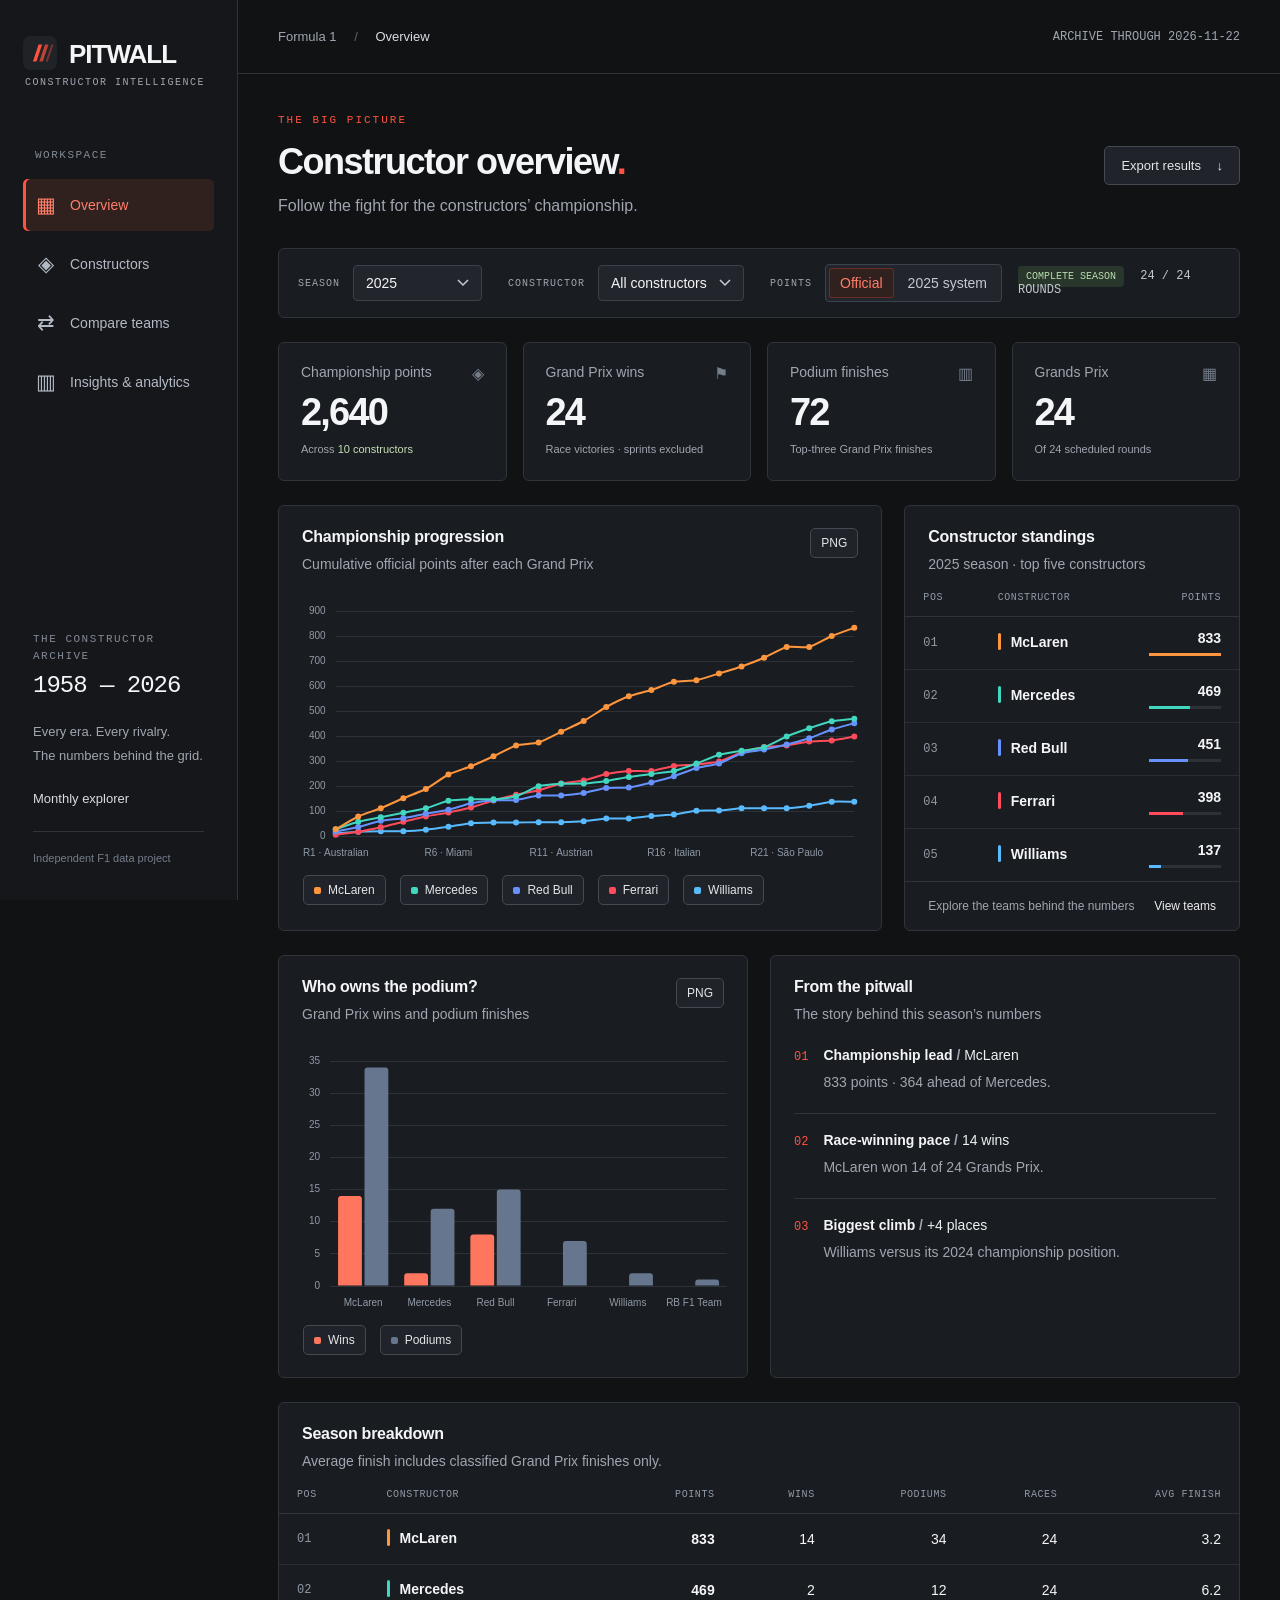
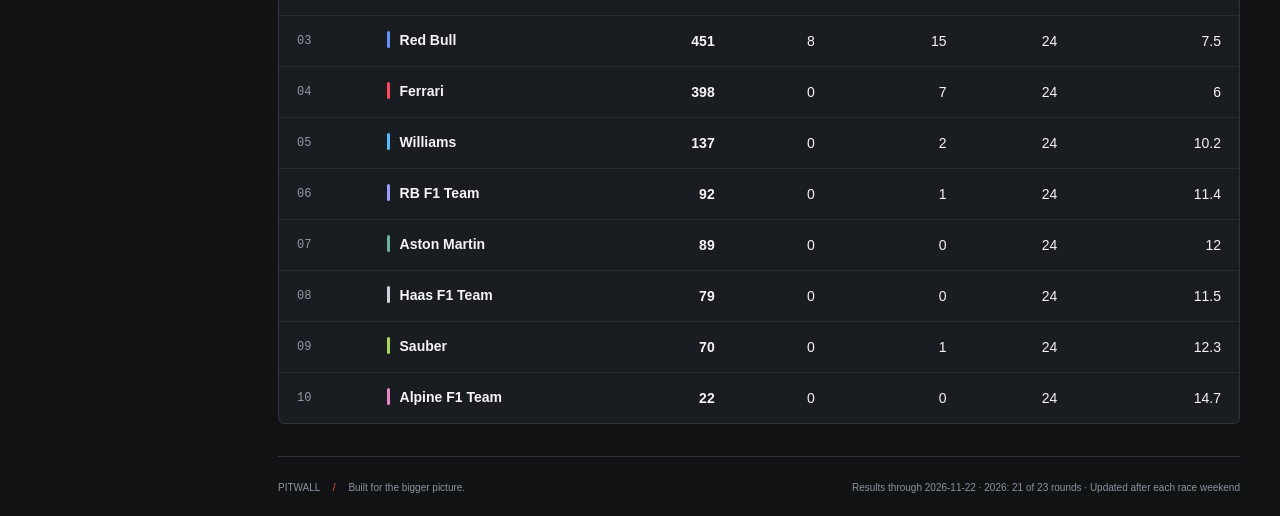
==== projects/pitwall/pitwall/index.html @ b59bbb39 "Make this repository baizakisaev.com, built from the project repositories Replaces the old Jekyll pa" ====
<!doctype html>
<html lang="en">
  <head>
    <meta charset="utf-8" />
    <meta name="viewport" content="width=device-width,initial-scale=1" />
    <title>Pitwall — Constructor Performance</title>
    <meta
      name="description"
      content="Explore Formula 1 constructor standings, compare teams and discover performance across seasons."
    />
    <link rel="icon" href="logo.svg" type="image/svg+xml" />
    <link rel="stylesheet" href="app.css" />
    <script src="vendor/chart.umd.js" defer></script>
    <script type="module" src="app.js"></script>
  </head>
  <body>
    <a class="skip" href="#content">Skip to content</a>
    <aside class="sidebar">
      <!-- Logo and product name; links back to the overview -->
      <a class="brand" href="#dashboard"
        ><img
          class="brand-logo"
          src="logo.svg"
          alt=""
          width="34"
          height="34"
        />PITWALL<span class="brand-sub">CONSTRUCTOR INTELLIGENCE</span></a
      >
      <div class="nav-label">WORKSPACE</div>
      <!-- Hash-based navigation: app.js renders the view for each route -->
      <nav aria-label="Main navigation">
        <a href="#dashboard" data-page="dashboard"
          ><span aria-hidden="true">▦</span> Overview</a
        >
        <a href="#profiles" data-page="profiles"
          ><span aria-hidden="true">◈</span> Constructors</a
        >
        <a href="#comparison" data-page="comparison"
          ><span aria-hidden="true">⇄</span> Compare teams</a
        >
        <a href="#insights" data-page="insights"
          ><span aria-hidden="true">▥</span> Insights & analytics</a
        >
      </nav>
      <div class="sidebar-bottom">
        <div class="archive-label">THE CONSTRUCTOR ARCHIVE</div>
        <strong id="archive-range">1958 — 2025</strong>
        <p>Every era. Every rivalry.<br />The numbers behind the grid.</p>
        <a href="monthly.html">Monthly explorer</a>
        <div class="unofficial">Independent F1 data project</div>
      </div>
    </aside>
    <div class="workspace">
      <header class="topbar">
        <div>
          Formula 1 <span>/</span> <strong id="breadcrumb">Overview</strong>
        </div>
        <div class="data-label" id="data-label">Loading archive…</div>
      </header>
      <main id="content" tabindex="-1">
        <!-- Loading and error messages -->
        <div id="status" role="status" class="status">
          Loading race results…
        </div>
        <div id="app" hidden>
          <section class="page-heading">
            <div>
              <div class="eyebrow" id="eyebrow">THE BIG PICTURE</div>
              <h1 id="page-title">Constructor overview<span>.</span></h1>
              <p id="page-description">
                Follow the fight for the constructors’ championship.
              </p>
            </div>
            <button id="export" class="button">
              Export results <span aria-hidden="true">↓</span>
            </button>
          </section>
          <!-- Filters apply to every view; the constructor filter is shown on the overview only -->
          <form
            class="filterbar"
            id="filter-form"
            aria-label="Dashboard filters"
          >
            <div class="filters">
              <label>SEASON<select id="season"></select></label
              ><label id="constructor-filter"
                >CONSTRUCTOR<select id="constructor">
                  <option value="all">All constructors</option>
                </select></label
              >
              <!-- Points system: official, or every race re-scored with 2025 points -->
              <fieldset class="scoring-toggle">
                <legend>POINTS</legend>
                <div class="segments">
                  <label
                    ><input
                      type="radio"
                      name="scoring"
                      value="official"
                      checked
                    />Official</label
                  ><label
                    ><input type="radio" name="scoring" value="rescored" />2025
                    system</label
                  >
                </div>
              </fieldset>
            </div>
            <div id="coverage" class="coverage"></div>
          </form>
          <!-- Explains the re-scored points; shown only when "2025 system" is selected -->
          <p id="scoring-note" class="scoring-note" hidden></p>
          <!-- The active view is rendered here by app.js -->
          <div id="view"></div>
          <footer>
            <span
              >PITWALL <span class="footer-slash">/</span> Built for the bigger
              picture.</span
            ><span id="footer-coverage"></span>
          </footer>
        </div>
      </main>
    </div>
  </body>
</html>
---- projects/pitwall/pitwall/app.css ----
/* Pitwall stylesheet — dark theme, desktop-first with responsive breakpoints at the end. */

/* ---------- Theme colours and base elements ---------- */
:root {
  color-scheme: dark;
  --bg: #101214;
  --panel: #191c20;
  --border: #30343a;
  --muted: #a0a6b1;
  --text: #f4f5f7;
  --accent: #ff533f;
  font-family: Arial, Helvetica, sans-serif;
  font-size: 16px;
}
* {
  box-sizing: border-box;
}
body {
  margin: 0;
  background: var(--bg);
  color: var(--text);
}
a {
  color: inherit;
  text-decoration: none;
}
button,
select,
input {
  font: inherit;
}
button,
a,
select,
input {
  -webkit-tap-highlight-color: transparent;
}
button {
  cursor: pointer;
}
button:disabled {
  opacity: 0.5;
  cursor: not-allowed;
}
:focus-visible {
  outline: 2px solid #ff8a75;
  outline-offset: 5px;
}
/* Skip link: hidden until focused by keyboard users */
.skip {
  position: fixed;
  top: -60px;
  left: 20px;
  background: var(--accent);
  padding: 12px;
  z-index: 10;
}
.skip:focus {
  top: 10px;
}
/* ---------- Sidebar navigation ---------- */
.sidebar {
  width: 238px;
  position: fixed;
  inset: 0 auto 0 0;
  border-right: 1px solid var(--border);
  padding: 36px 23px;
  background: #15171a;
  display: flex;
  flex-direction: column;
}
.brand {
  font-size: 26px;
  letter-spacing: -1px;
  font-weight: 900;
  display: block;
}
/* Logo image beside the product name */
.brand-logo {
  width: 34px;
  height: 34px;
  vertical-align: -7px;
  margin-right: 12px;
}
.brand-sub {
  display: block;
  font: 10px/2.6 monospace;
  letter-spacing: 1.5px;
  color: var(--muted);
  padding-left: 2px;
}
.nav-label,
.archive-label {
  font: 11px/1.5 monospace;
  letter-spacing: 1.5px;
  color: #838a96;
}
.nav-label {
  margin: 51px 12px 15px;
}
.sidebar nav {
  display: grid;
  gap: 7px;
}
.sidebar nav a {
  font-size: 14px;
  color: #b4bac5;
  padding: 14px 12px;
  border-radius: 5px;
  display: flex;
  align-items: center;
  gap: 13px;
}
.sidebar nav a span {
  font-size: 21px;
  width: 22px;
  text-align: center;
}
.sidebar nav a.active {
  background: #30211f;
  color: #ff7e69;
  box-shadow: inset 3px 0 var(--accent);
}
.sidebar nav a:hover {
  background: #24272c;
}
.sidebar-bottom {
  margin-top: auto;
  padding: 30px 10px 0;
}
.sidebar-bottom strong {
  display: block;
  font: 24px/1.8 monospace;
  letter-spacing: -1px;
}
.sidebar-bottom p {
  font-size: 13px;
  line-height: 1.8;
  color: var(--muted);
}
.sidebar-bottom a {
  display: block;
  font-size: 13px;
  margin-top: 24px;
  color: #d8dbe0;
}
.unofficial {
  font-size: 11px;
  color: #767e8b;
  border-top: 1px solid var(--border);
  margin-top: 25px;
  padding-top: 20px;
}
/* ---------- Top bar and page heading ---------- */
.workspace {
  margin-left: 238px;
}
.topbar {
  height: 74px;
  border-bottom: 1px solid var(--border);
  padding: 0 40px;
  display: flex;
  align-items: center;
  justify-content: space-between;
  font-size: 13px;
  color: var(--muted);
}
.topbar strong {
  color: #d9dde3;
  font-weight: 400;
}
.topbar span {
  margin: 0 14px;
  color: #5c6471;
}
.data-label {
  font: 12px monospace;
}
main {
  max-width: 1700px;
  margin: auto;
  padding: 38px 40px 20px;
}
.page-heading {
  display: flex;
  align-items: center;
  justify-content: space-between;
  gap: 20px;
  margin-bottom: 30px;
}
.eyebrow {
  font: 11px/1.5 monospace;
  letter-spacing: 2px;
  color: var(--accent);
  margin-bottom: 12px;
}
h1 {
  font-size: 36px;
  letter-spacing: -1.5px;
  margin: 0 0 11px;
  line-height: 1.15;
}
h1 span {
  color: var(--accent);
}
.page-heading p {
  color: var(--muted);
  font-size: 14px;
  margin: 0;
  line-height: 1.6;
}
.button,
/* ---------- Buttons ---------- */
.small-button {
  border: 1px solid #444a52;
  border-radius: 5px;
  color: #e2e5e9;
  background: #20242a;
  padding: 11px 16px;
  font-size: 13px;
  white-space: nowrap;
}
.button span {
  margin-left: 12px;
}
.button:hover,
.small-button:hover {
  background: #303640;
}
.small-button {
  font-size: 12px;
  padding: 7px 10px;
}
/* ---------- Filter bar (season / constructor form) ---------- */
.filterbar {
  display: flex;
  justify-content: space-between;
  align-items: center;
  padding: 15px 19px;
  background: var(--panel);
  border: 1px solid var(--border);
  border-radius: 6px;
  margin-bottom: 24px;
  gap: 16px;
}
.filters {
  display: flex;
  gap: 26px;
}
.filters label {
  font: 10px monospace;
  letter-spacing: 1px;
  color: var(--muted);
  display: flex;
  align-items: center;
  gap: 13px;
}
select {
  appearance: none;
  background: #22262c
    url("data:image/svg+xml,%3Csvg xmlns='http://www.w3.org/2000/svg' width='12' height='8'%3E%3Cpath d='m1 1 5 5 5-5' fill='none' stroke='%23c6cbd3' stroke-width='1.5'/%3E%3C/svg%3E")
    no-repeat right 12px center;
  color: var(--text);
  border: 1px solid #3c424b;
  border-radius: 4px;
  padding: 9px 34px 9px 12px;
  font: 13px Arial;
  min-width: 96px;
  max-width: 100%;
}
/* Points system switch: two radio buttons styled as one segmented control */
.scoring-toggle {
  display: flex;
  align-items: center;
  gap: 13px;
  border: 0;
  margin: 0;
  padding: 0;
  min-width: 0;
}
/* A floated legend sits in the row like a normal label instead of on the border */
.scoring-toggle legend {
  float: left;
  padding: 0;
  font: 10px monospace;
  letter-spacing: 1px;
  color: var(--muted);
}
.segments {
  display: inline-flex;
  gap: 3px;
  padding: 3px;
  background: #22262c;
  border: 1px solid #3c424b;
  border-radius: 4px;
}
.filters .segments label {
  position: relative;
  display: block;
  padding: 7px 11px;
  border-radius: 3px;
  font: 14px Arial;
  letter-spacing: 0;
  color: #c4c9d1;
  white-space: nowrap;
  cursor: pointer;
}
.filters .segments label:hover {
  color: var(--text);
}
.filters .segments label:has(input:checked) {
  background: #30211f;
  color: #ff7e69;
  box-shadow: inset 0 0 0 1px #6b2c24;
}
.segments label:has(input:focus-visible) {
  outline: 2px solid #ff8a75;
  outline-offset: 2px;
}
/* The real radio button covers its label invisibly, so it stays clickable and keyboard-friendly */
.segments input {
  position: absolute;
  inset: 0;
  margin: 0;
  opacity: 0;
  cursor: pointer;
}
/* Explanation shown under the filters when re-scored points are selected */
.scoring-note {
  margin: -12px 0 24px;
  padding: 12px 16px;
  background: #221816;
  border: 1px solid #4a2a25;
  border-radius: 6px;
  color: #e3c2bb;
  font-size: 14px;
  line-height: 1.6;
}
.nowrap {
  white-space: nowrap;
}
/* Official position next to re-scored points, with the change */
.official {
  white-space: nowrap;
  color: var(--muted);
}
.change {
  font: 11px monospace;
  margin-left: 3px;
}
.change.up {
  color: #8fd18a;
}
.change.down {
  color: #ff8a75;
}
.coverage {
  font: 12px monospace;
  color: #c4c9d1;
}
.tag {
  background: #29362b;
  color: #b7dbad;
  padding: 5px 8px;
  border-radius: 4px;
  font: 10px monospace;
  margin-right: 9px;
  white-space: nowrap;
}
.tag.partial {
  background: #393024;
  color: #f6cc89;
}
/* ---------- Metric cards ---------- */
.metrics {
  display: grid;
  grid-template-columns: repeat(4, minmax(0, 1fr));
  gap: 16px;
  margin-bottom: 24px;
}
.metric {
  background: var(--panel);
  border: 1px solid var(--border);
  border-radius: 6px;
  padding: 21px 22px;
  position: relative;
  overflow: hidden;
}
.metric-label {
  font-size: 12px;
  color: var(--muted);
  display: flex;
  justify-content: space-between;
  gap: 5px;
}
.metric-icon {
  color: #747d8a;
  font: 16px monospace;
}
.metric-value {
  font-size: 38px;
  font-weight: 600;
  letter-spacing: -1.8px;
  line-height: 1.5;
  font-variant-numeric: tabular-nums;
}
.metric-detail {
  font-size: 11px;
  color: var(--muted);
  line-height: 1.6;
}
.metric-detail em {
  font-style: normal;
  color: #c7dfb5;
}
/* ---------- Panels and charts ---------- */
.grid-main {
  display: grid;
  grid-template-columns: minmax(0, 1.8fr) minmax(270px, 1fr);
  gap: 22px;
  margin-bottom: 24px;
}
.panel {
  background: var(--panel);
  border: 1px solid var(--border);
  border-radius: 6px;
  overflow: hidden;
  min-width: 0;
}
.panel-head {
  padding: 22px 23px 0;
  display: flex;
  justify-content: space-between;
  align-items: start;
  gap: 15px;
}
.panel h2 {
  font-size: 16px;
  letter-spacing: -0.25px;
  margin: 0 0 8px;
}
.panel-subtitle {
  font-size: 12px;
  line-height: 1.5;
  color: var(--muted);
  margin: 0;
}
.chart-wrap {
  height: 295px;
  padding: 20px 20px 8px;
  position: relative;
}
.chart-wrap.tall {
  height: 355px;
}
.chart-legend {
  display: flex;
  flex-wrap: wrap;
  gap: 14px;
  padding: 5px 24px 22px;
  font-size: 11px;
  color: #c2c8d0;
}
.swatch {
  width: 7px;
  height: 7px;
  border-radius: 2px;
  display: inline-block;
  margin-right: 7px;
  background: var(--team, #aab);
}
.chart-note {
  padding: 0 24px 18px;
  font-size: 11px;
  color: var(--muted);
  line-height: 1.6;
}
/* ---------- Data tables ---------- */
.standings {
  width: 100%;
  border-collapse: collapse;
  font-size: 13px;
  white-space: nowrap;
}
.table-scroll {
  overflow-x: auto;
}
th {
  text-align: right;
  font: 10px monospace;
  letter-spacing: 0.6px;
  color: #9099a7;
  padding: 17px 18px 13px;
  border-bottom: 1px solid var(--border);
}
td {
  text-align: right;
  padding: 15px 18px;
  border-bottom: 1px solid #292d33;
  font-variant-numeric: tabular-nums;
}
th:first-child,
td:first-child,
th:nth-child(2),
td:nth-child(2) {
  text-align: left;
}
tbody tr:last-child td {
  border-bottom: 0;
}
tbody tr:hover {
  background: #20252b;
}
.rank {
  color: #929aa6;
  font: 12px monospace;
}
.team-link {
  font-weight: 600;
  display: inline-flex;
  align-items: center;
  gap: 10px;
}
.team-stripe {
  width: 3px;
  height: 17px;
  background: var(--team);
  border-radius: 2px;
}
.points {
  font-weight: 700;
}
.bar-track {
  height: 3px;
  background: #2c3238;
  min-width: 45px;
  margin-top: 7px;
}
.bar-fill {
  height: 100%;
  background: var(--team);
}
.compact td {
  padding: 13px 18px;
}
.compact th {
  padding-left: 18px;
  padding-right: 18px;
}
.table-bottom {
  border-top: 1px solid var(--border);
  padding: 17px 23px;
  display: flex;
  justify-content: space-between;
  color: var(--muted);
  font-size: 12px;
}
.table-bottom a {
  color: #edeeef;
}
/* ---------- Two-column panel grid and insight list ---------- */
.bottom-grid {
  display: grid;
  grid-template-columns: 1fr 1fr;
  gap: 22px;
  margin-bottom: 24px;
}
.insight-list {
  padding: 4px 23px 8px;
}
.insight-row {
  display: flex;
  gap: 15px;
  padding: 18px 0;
  border-bottom: 1px solid var(--border);
}
.insight-row:last-child {
  border: 0;
}
.insight-number {
  color: var(--accent);
  font: 12px monospace;
  padding-top: 3px;
}
.insight-row h3 {
  font-size: 13px;
  margin: 0 0 8px;
}
.insight-row p {
  font-size: 12px;
  line-height: 1.7;
  color: var(--muted);
  margin: 0;
}
.insight-row strong {
  color: #eef0f2;
  font-weight: 500;
}
.callout {
  padding: 17px 21px;
  border-left: 3px solid var(--accent);
  background: #221e1d;
  color: #bdb6b4;
  font-size: 12px;
  line-height: 1.7;
  margin: 24px 0;
}
/* ---------- Constructor cards and profile banner ---------- */
.team-grid {
  display: grid;
  grid-template-columns: repeat(3, minmax(0, 1fr));
  gap: 18px;
}
.team-card {
  padding: 24px;
  border: 1px solid var(--border);
  border-top: 3px solid var(--team);
  background: var(--panel);
  border-radius: 5px;
}
.team-card:hover {
  background: #22262b;
}
.team-card h2 {
  font-size: 24px;
  margin: 15px 0 8px;
}
.team-card p {
  font-size: 13px;
  color: var(--muted);
}
.team-card .team-stats {
  display: flex;
  justify-content: space-between;
  margin-top: 25px;
  font-size: 13px;
}
.profile-banner {
  padding: 28px;
  border: 1px solid var(--border);
  border-left: 4px solid var(--team);
  background: var(--panel);
  margin-bottom: 24px;
  display: flex;
  justify-content: space-between;
  align-items: center;
  gap: 20px;
}
.profile-banner h2 {
  font-size: 30px;
  margin: 6px 0 12px;
}
.profile-banner p {
  font-size: 13px;
  color: var(--muted);
  line-height: 1.7;
  margin: 0;
}
.profile-bests {
  display: flex;
  gap: 35px;
}
.profile-bests strong {
  display: block;
  font-size: 26px;
  margin: 8px 0;
}
.profile-bests span {
  font-size: 11px;
  color: var(--muted);
}
/* ---------- Comparison form ---------- */
.selection {
  padding: 20px 23px;
  margin-bottom: 24px;
}
/* Reset browser fieldset/legend styles so the comparison form matches the panels */
.selection fieldset {
  border: 0;
  margin: 0;
  padding: 0;
  min-width: 0;
}
.selection legend {
  padding: 0;
  font-size: 12px;
  color: var(--muted);
  margin: 0 0 17px;
}
.team-options {
  display: flex;
  flex-wrap: wrap;
  gap: 10px;
}
.team-option {
  display: flex;
  align-items: center;
  gap: 8px;
  padding: 9px 12px;
  font-size: 12px;
  border: 1px solid var(--border);
  border-radius: 4px;
  cursor: pointer;
}
.team-option:has(input:checked) {
  border-color: var(--team);
  background: #242a30;
}
.team-option input {
  accent-color: var(--team);
}
/* ---------- Empty, loading and error states ---------- */
.empty {
  padding: 50px 25px;
  text-align: center;
  color: var(--muted);
  font-size: 15px;
  line-height: 1.8;
}
.status {
  padding: 40px;
  text-align: center;
  color: var(--muted);
}
.status.error {
  color: #ffb0a2;
}
/* ---------- Footer and utilities ---------- */
footer {
  display: flex;
  justify-content: space-between;
  gap: 15px;
  border-top: 1px solid var(--border);
  margin-top: 32px;
  padding-top: 22px;
  color: #8c94a0;
  font-size: 10px;
  line-height: 1.8;
}
.footer-slash {
  color: var(--accent);
  margin: 0 10px;
}
.search {
  width: 100%;
  padding: 12px 15px;
  background: #20242a;
  border: 1px solid var(--border);
  color: var(--text);
  border-radius: 4px;
  margin-bottom: 20px;
}
.section-gap {
  margin-bottom: 24px;
}
.full-chart {
  height: 365px;
}
.muted {
  color: var(--muted);
}
/* ---------- Responsive layout: large screens, laptops, tablets, phones ---------- */
@media (min-width: 1600px) {
  main {
    padding-top: 45px;
  }
  .chart-wrap {
    height: 350px;
  }
}
@media (max-width: 1200px) {
  .sidebar {
    width: 205px;
    padding: 30px 16px;
  }
  .workspace {
    margin-left: 205px;
  }
  main {
    padding: 30px 25px;
  }
  .topbar {
    padding: 0 25px;
  }
  .filters {
    gap: 13px;
  }
  .filters label {
    gap: 7px;
  }
  /* Season details move to their own row when the filters need the width */
  .filterbar {
    flex-wrap: wrap;
  }
  .grid-main {
    grid-template-columns: minmax(0, 1.4fr) minmax(260px, 1fr);
  }
  h1 {
    font-size: 31px;
  }
  .metric {
    padding: 18px 16px;
  }
  .metric-value {
    font-size: 32px;
  }
  .team-grid {
    grid-template-columns: repeat(2, minmax(0, 1fr));
  }
  .coverage {
    font-size: 10px;
  }
}
@media (max-width: 950px) {
  .sidebar {
    position: static;
    width: auto;
    padding: 20px 24px;
    border-right: 0;
    border-bottom: 1px solid var(--border);
  }
  .brand-sub,
  .nav-label,
  .sidebar-bottom {
    display: none;
  }
  .sidebar nav {
    display: flex;
    margin-top: 18px;
    gap: 8px;
    flex-wrap: wrap;
  }
  .sidebar nav a {
    padding: 9px 12px;
  }
  .sidebar nav a span {
    display: none;
  }
  .workspace {
    margin-left: 0;
  }
  .topbar {
    height: 55px;
  }
  .grid-main {
    grid-template-columns: minmax(0, 1.5fr) minmax(270px, 1fr);
  }
  .filterbar {
    flex-wrap: wrap;
  }
  .metrics {
    gap: 12px;
  }
  .profile-bests {
    gap: 20px;
  }
}
@media (max-width: 650px) {
  .sidebar {
    padding: 18px 16px;
  }
  .brand {
    font-size: 24px;
  }
  .sidebar nav {
    gap: 3px;
  }
  .sidebar nav a {
    font-size: 12px;
    padding: 10px 8px;
  }
  .topbar {
    padding: 0 17px;
    font-size: 11px;
  }
  .data-label {
    font-size: 10px;
  }
  .topbar span {
    margin: 0 6px;
  }
  main {
    padding: 26px 16px 18px;
  }
  .page-heading {
    align-items: flex-start;
    margin-bottom: 24px;
  }
  h1 {
    font-size: 28px;
    letter-spacing: -1px;
  }
  .page-heading p {
    font-size: 12px;
  }
  .page-heading .button {
    padding: 9px 10px;
    font-size: 11px;
  }
  .page-heading .button span {
    display: none;
  }
  .eyebrow {
    font-size: 9px;
  }
  .filters {
    width: 100%;
    flex-wrap: wrap;
    gap: 12px;
  }
  .filters label {
    flex: 1;
    display: grid;
    font-size: 9px;
    min-width: 100px;
  }
  /* On phones the points switch gets its own full-width row */
  .scoring-toggle {
    flex-basis: 100%;
  }
  .scoring-toggle legend {
    float: none;
    font-size: 9px;
    line-height: 1.5;
    margin-bottom: 6px;
  }
  .segments {
    display: flex;
    flex: 1;
  }
  .filters .segments label {
    flex: 1;
    min-width: 0;
    text-align: center;
  }
  .filterbar {
    padding: 13px;
  }
  .metrics {
    grid-template-columns: 1fr 1fr;
    gap: 10px;
  }
  .metric {
    padding: 15px;
  }
  .metric-value {
    font-size: 32px;
  }
  .metric-label {
    font-size: 11px;
  }
  .metric-detail {
    font-size: 10px;
  }
  .grid-main,
  .bottom-grid {
    grid-template-columns: 1fr;
    gap: 18px;
  }
  .panel-head {
    padding: 20px 18px 0;
  }
  .panel h2 {
    font-size: 15px;
  }
  .chart-wrap {
    padding: 15px 12px 5px;
    height: 280px;
  }
  .chart-legend {
    padding-left: 18px;
    gap: 12px;
  }
  .chart-note {
    padding-left: 18px;
  }
  .team-grid {
    grid-template-columns: 1fr;
  }
  .profile-banner {
    padding: 23px;
    display: block;
  }
  .profile-bests {
    margin-top: 24px;
  }
  .table-bottom {
    padding: 15px 18px;
    font-size: 11px;
  }
  .selection {
    padding: 18px;
  }
  .team-option {
    font-size: 11px;
  }
  footer {
    display: block;
  }
  footer > span {
    display: block;
    margin-bottom: 8px;
  }
  th,
  td {
    padding: 13px;
  }
  .button {
    white-space: normal;
  }
}
/* Respect the user's reduced-motion setting */
@media (prefers-reduced-motion: reduce) {
  *,
  *::before,
  *::after {
    scroll-behavior: auto !important;
    animation: none !important;
    transition: none !important;
  }
}

/* Make the hidden attribute override any display rule */
[hidden] {
  display: none !important;
}

/* ---------- Readability overrides (minimum font sizes) ---------- */
.panel-subtitle,
.metric-label,
.team-option,
.standings,
.sidebar nav a,
.filters select {
  font-size: 14px;
}
.page-heading p {
  font-size: 16px;
}
.insight-row p,
.insight-row h3,
.chart-note,
.callout {
  font-size: 14px;
}
@media (max-width: 650px) {
  .metric-label {
    font-size: 12px;
  }
  .page-heading p {
    font-size: 14px;
  }
}
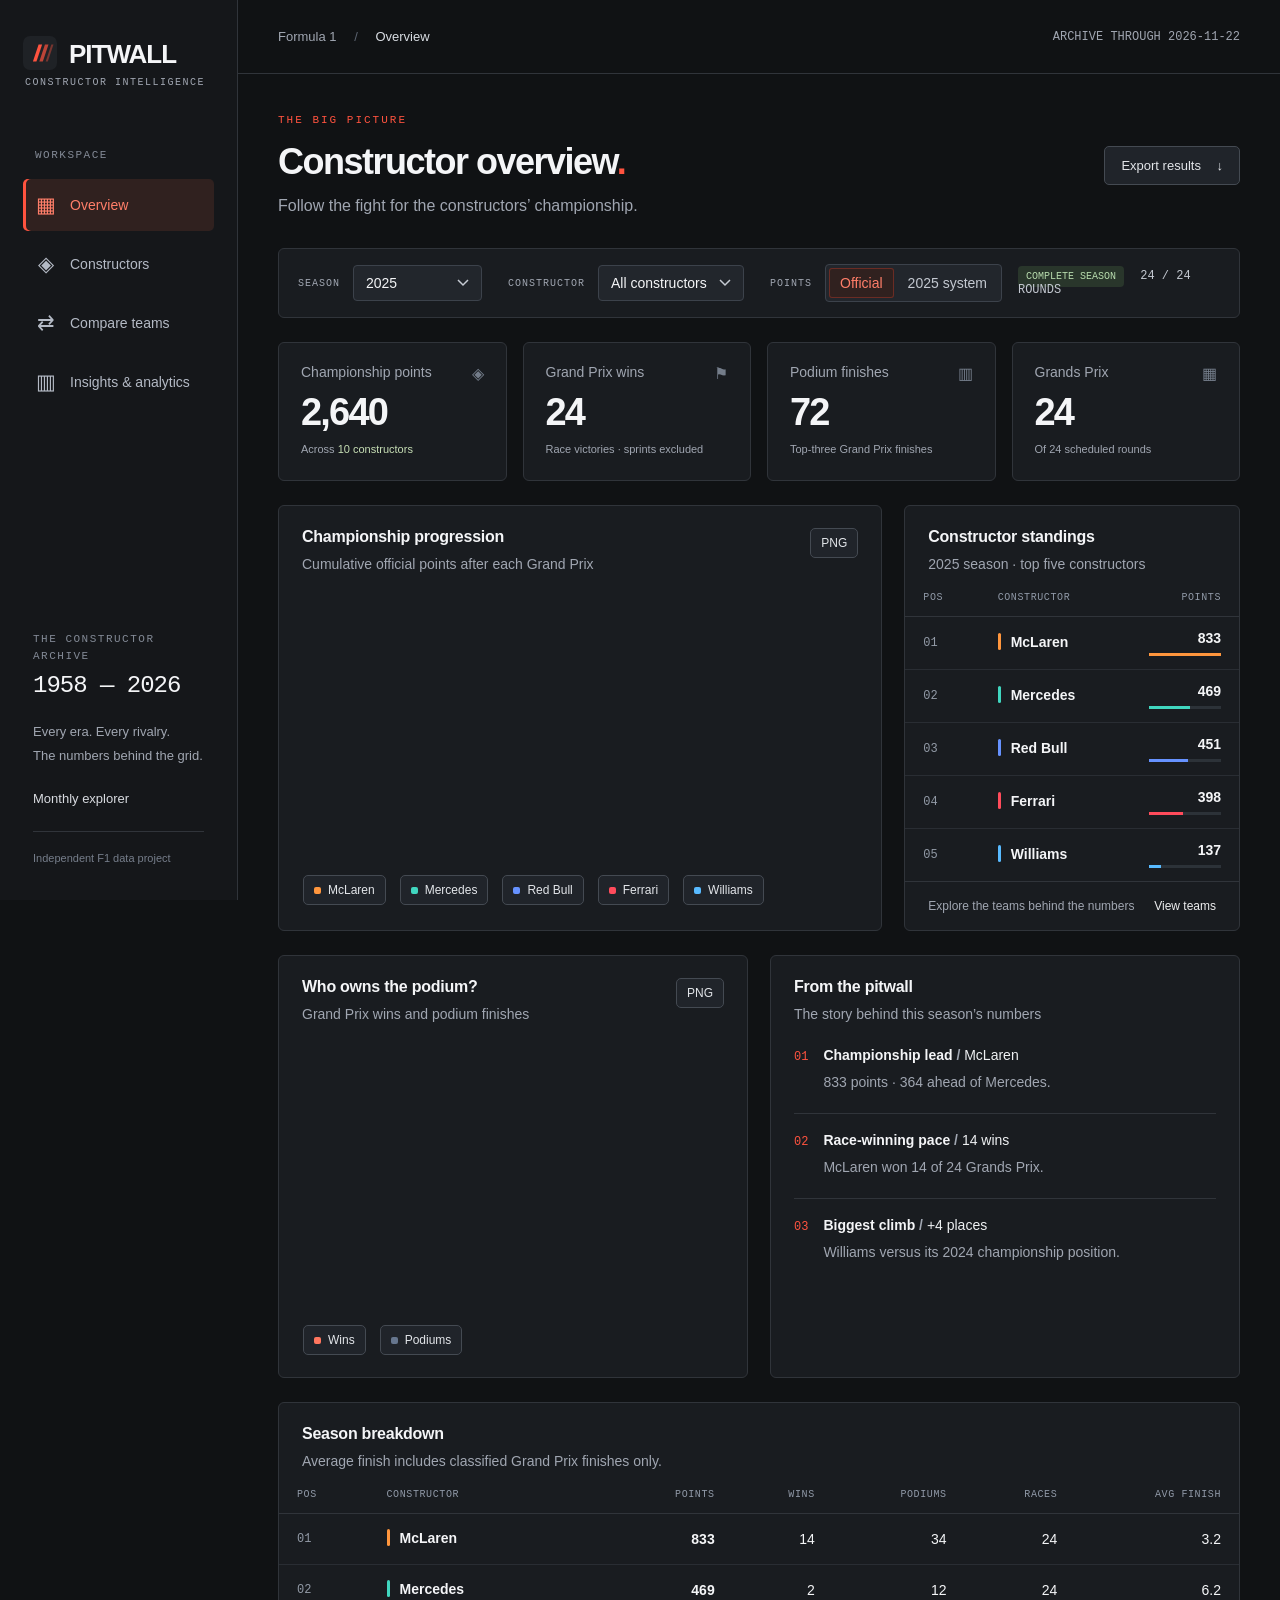
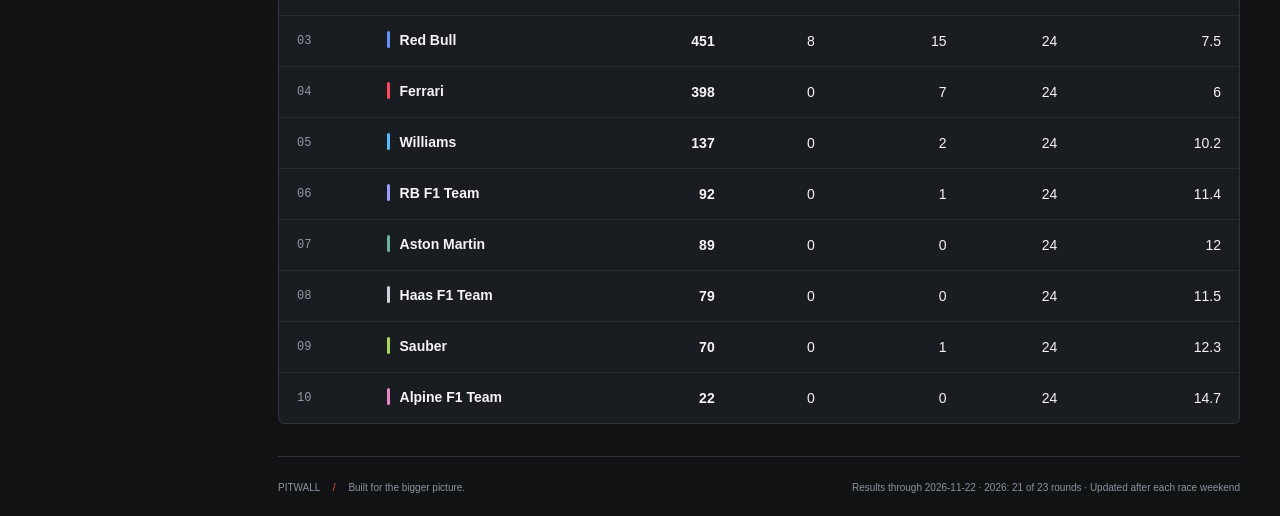
==== commit f9e58d22: "Update projects: pitwall 18885db (page transition fix) Pitwall now opts into the site's page transit" ====
--- a/projects/pitwall/pitwall/index.html
+++ b/projects/pitwall/pitwall/index.html
@@ -9,6 +9,19 @@
       content="Explore Formula 1 constructor standings, compare teams and discover performance across seasons."
     />
     <link rel="icon" href="logo.svg" type="image/svg+xml" />
+    <!-- Page transitions: on baizakisaev.com every page cross-fades into the next (View Transitions).
+         Pitwall opts in too, inline so it applies from the very first frame; otherwise Chromium
+         cancels the fade the site has started and reports an error. Reduced motion turns it off. -->
+    <style>
+      @view-transition {
+        navigation: auto;
+      }
+      @media (prefers-reduced-motion: reduce) {
+        @view-transition {
+          navigation: none;
+        }
+      }
+    </style>
     <link rel="stylesheet" href="app.css" />
     <script src="vendor/chart.umd.js" defer></script>
     <script type="module" src="app.js"></script>
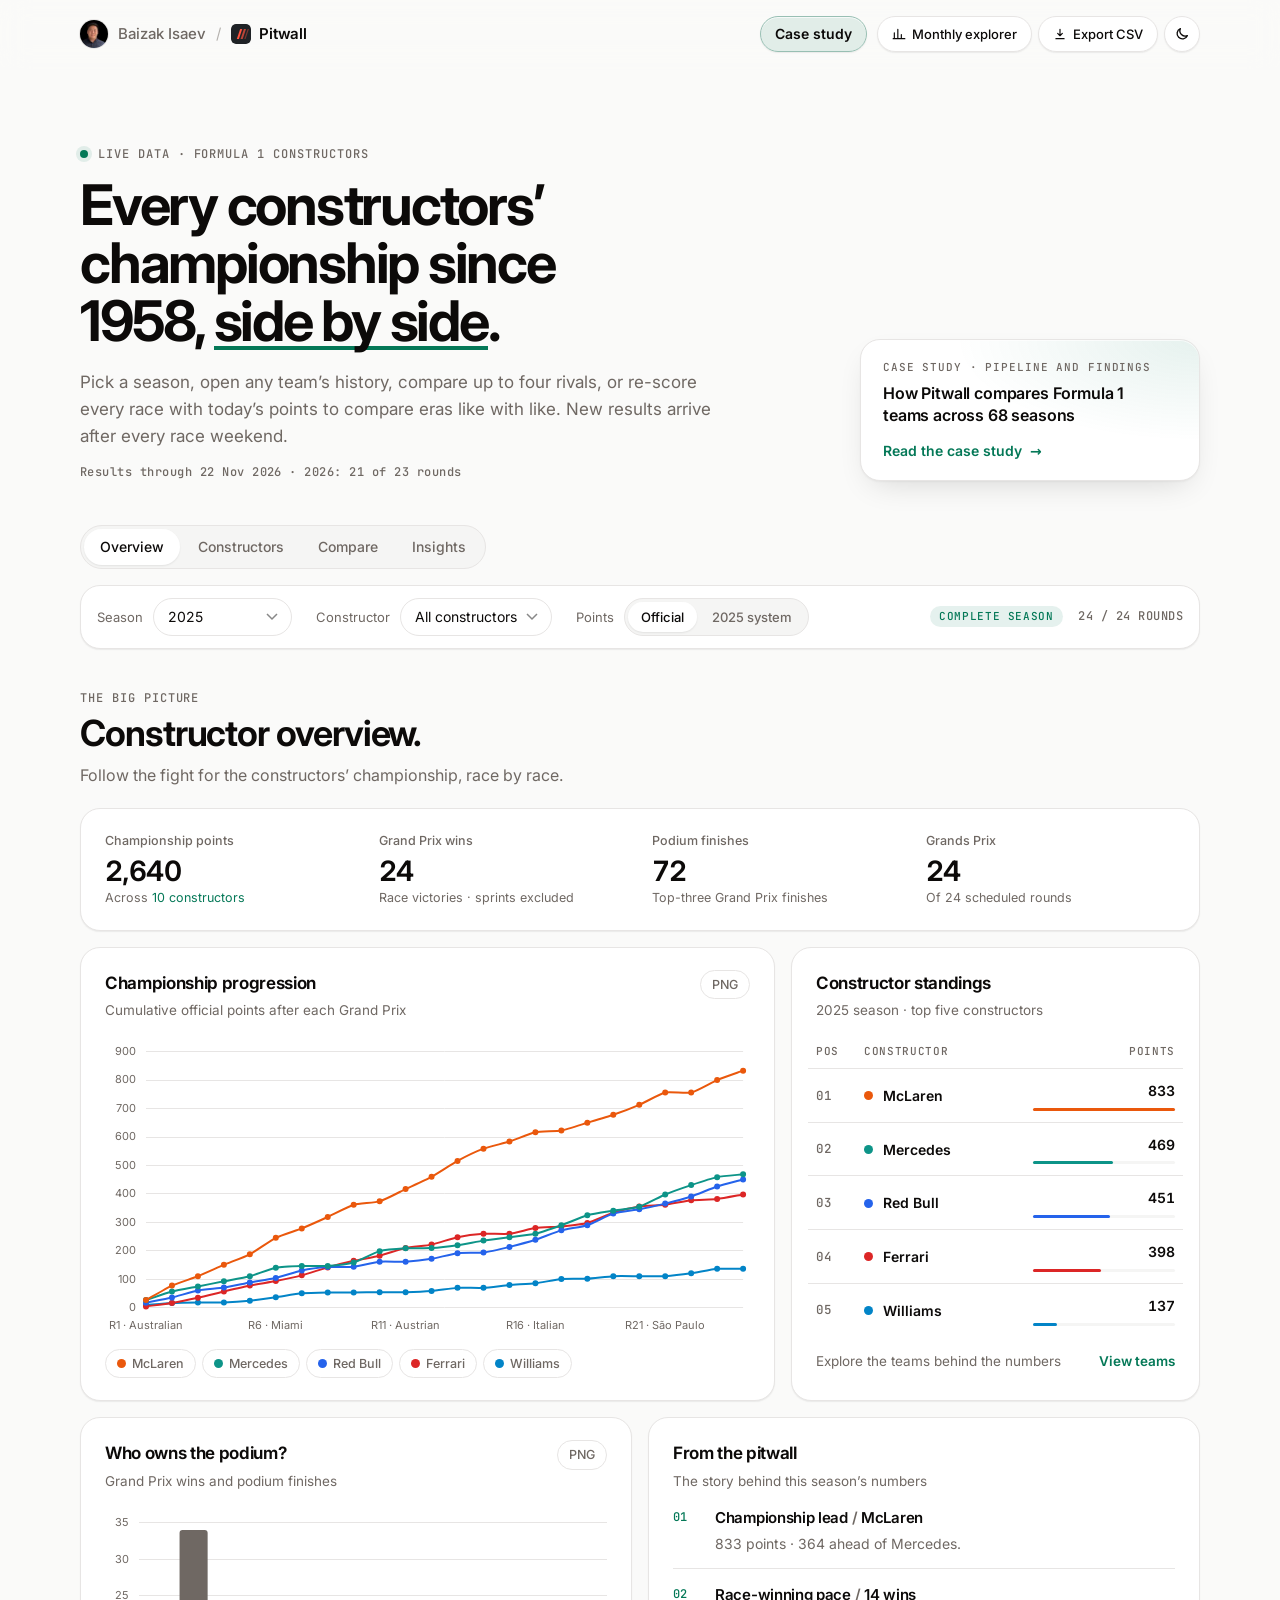
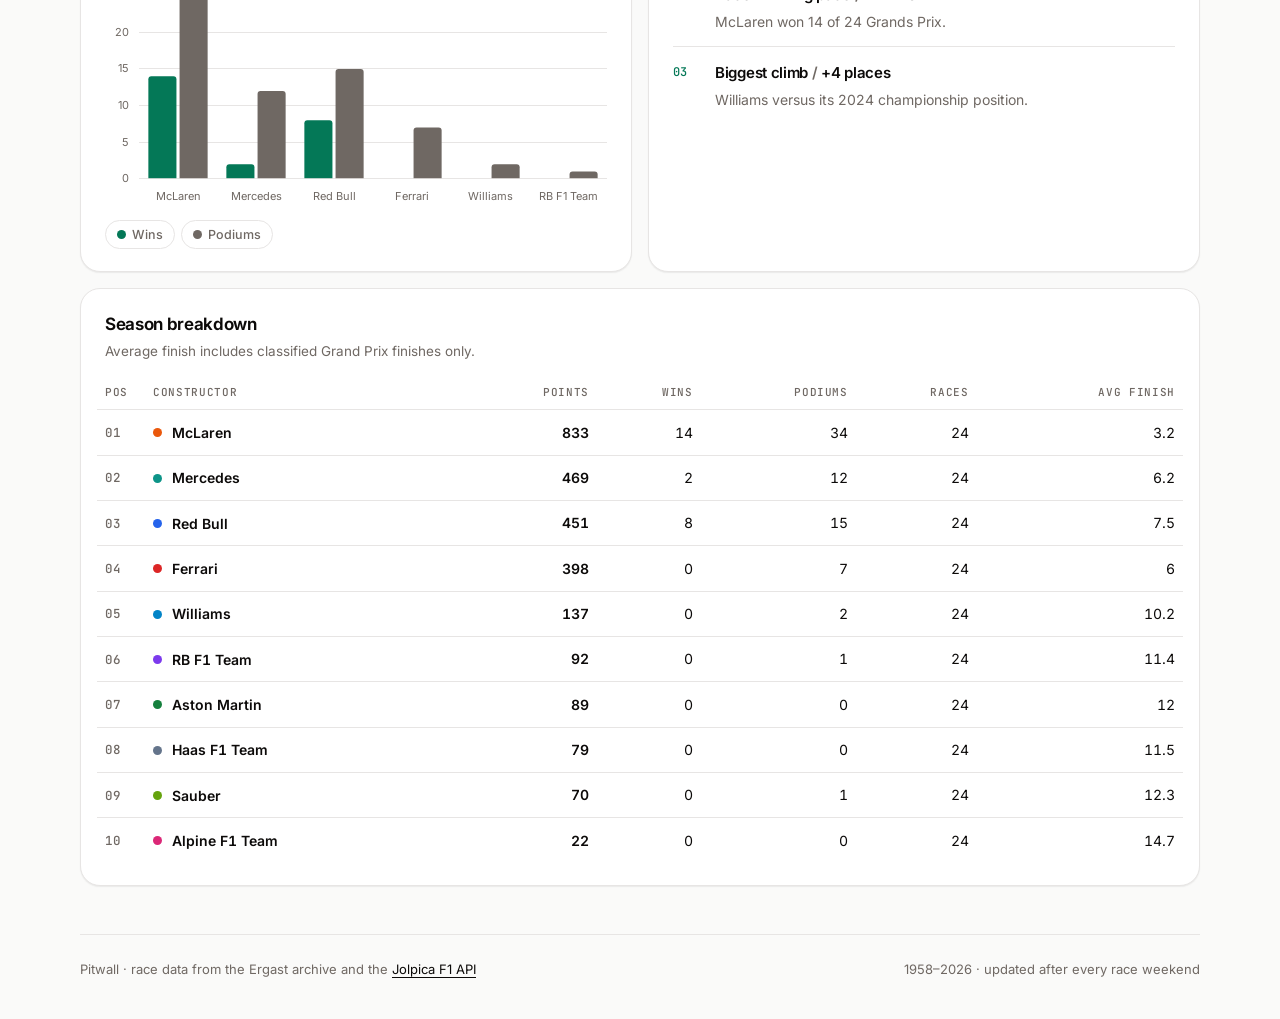
==== commit 5fc8e1bd: "Pitwall in the visitor's theme on the home page and case study Pitwall now has light and dark themes" ====
--- a/projects/pitwall/pitwall/index.html
+++ b/projects/pitwall/pitwall/index.html
@@ -3,12 +3,21 @@
   <head>
     <meta charset="utf-8" />
     <meta name="viewport" content="width=device-width,initial-scale=1" />
-    <title>Pitwall — Constructor Performance</title>
+    <title>Pitwall · Formula 1 constructors since 1958</title>
     <meta
       name="description"
-      content="Explore Formula 1 constructor standings, compare teams and discover performance across seasons."
+      content="Explore every Formula 1 constructors' championship since 1958: standings, team histories, head-to-head comparisons, and every race re-scored with today's points."
     />
     <link rel="icon" href="logo.svg" type="image/svg+xml" />
+    <!-- Light or dark: the visitor's saved choice (shared with the rest of baizakisaev.com),
+         applied before the first paint so the page never flashes the wrong theme. -->
+    <script>
+      try {
+        var t = localStorage.getItem("agt-theme");
+        if (t === "light" || t === "dark")
+          document.documentElement.setAttribute("data-theme", t);
+      } catch (e) {}
+    </script>
     <!-- Page transitions: on baizakisaev.com every page cross-fades into the next (View Transitions).
          Pitwall opts in too, inline so it applies from the very first frame; otherwise Chromium
          cancels the fade the site has started and reports an error. Reduced motion turns it off. -->
@@ -28,111 +37,187 @@
   </head>
   <body>
     <a class="skip" href="#content">Skip to content</a>
-    <aside class="sidebar">
-      <!-- Logo and product name; links back to the overview -->
-      <a class="brand" href="#dashboard"
-        ><img
-          class="brand-logo"
-          src="logo.svg"
-          alt=""
-          width="34"
-          height="34"
-        />PITWALL<span class="brand-sub">CONSTRUCTOR INTELLIGENCE</span></a
-      >
-      <div class="nav-label">WORKSPACE</div>
-      <!-- Hash-based navigation: app.js renders the view for each route -->
-      <nav aria-label="Main navigation">
-        <a href="#dashboard" data-page="dashboard"
-          ><span aria-hidden="true">▦</span> Overview</a
-        >
-        <a href="#profiles" data-page="profiles"
-          ><span aria-hidden="true">◈</span> Constructors</a
-        >
-        <a href="#comparison" data-page="comparison"
-          ><span aria-hidden="true">⇄</span> Compare teams</a
-        >
-        <a href="#insights" data-page="insights"
-          ><span aria-hidden="true">▥</span> Insights & analytics</a
-        >
-      </nav>
-      <div class="sidebar-bottom">
-        <div class="archive-label">THE CONSTRUCTOR ARCHIVE</div>
-        <strong id="archive-range">1958 — 2025</strong>
-        <p>Every era. Every rivalry.<br />The numbers behind the grid.</p>
-        <a href="monthly.html">Monthly explorer</a>
-        <div class="unofficial">Independent F1 data project</div>
+
+    <!-- Same header as the rest of baizakisaev.com: who made it, the project, and its actions -->
+    <header class="site-header">
+      <div class="wrap bar">
+        <div class="crumbs">
+          <a
+            class="brand-link"
+            href="https://baizakisaev.com/"
+            title="Baizak Isaev"
+          >
+            <span class="avatar" aria-hidden="true"
+              ><img src="img/profile-64.jpg" width="28" height="28" alt=""
+            /></span>
+            <span class="brand-name">Baizak Isaev</span>
+          </a>
+          <span class="crumb-sep" aria-hidden="true">/</span>
+          <span class="crumb-here"
+            ><img
+              class="brand-logo"
+              src="logo.svg"
+              width="20"
+              height="20"
+              alt=""
+            />Pitwall</span
+          >
+        </div>
+        <div class="actions">
+          <a
+            class="btn nav-case"
+            href="https://baizakisaev.com/pitwall-case-study"
+            >Case study</a
+          >
+          <a class="btn hide-sm" href="monthly.html">
+            <svg viewBox="0 0 24 24" width="14" height="14" aria-hidden="true">
+              <path
+                d="M4 20V10M10 20V4M16 20v-7M22 20H2"
+                fill="none"
+                stroke="currentColor"
+                stroke-width="2"
+                stroke-linecap="round"
+              />
+            </svg>
+            <span class="lbl">Monthly explorer</span>
+          </a>
+          <button
+            class="btn"
+            id="export"
+            type="button"
+            title="Download the table on this page as a CSV file"
+          >
+            <svg viewBox="0 0 24 24" width="14" height="14" aria-hidden="true">
+              <path
+                d="M12 4v11m0 0-4-4m4 4 4-4M5 20h14"
+                fill="none"
+                stroke="currentColor"
+                stroke-width="2"
+                stroke-linecap="round"
+                stroke-linejoin="round"
+              />
+            </svg>
+            <span class="lbl">Export CSV</span>
+          </button>
+          <button
+            class="btn btn-icon"
+            id="theme-toggle"
+            type="button"
+            aria-label="Switch theme"
+            title="Switch light / dark"
+          ></button>
+        </div>
       </div>
-    </aside>
-    <div class="workspace">
-      <header class="topbar">
-        <div>
-          Formula 1 <span>/</span> <strong id="breadcrumb">Overview</strong>
-        </div>
-        <div class="data-label" id="data-label">Loading archive…</div>
-      </header>
-      <main id="content" tabindex="-1">
-        <!-- Loading and error messages -->
-        <div id="status" role="status" class="status">
-          Loading race results…
-        </div>
-        <div id="app" hidden>
-          <section class="page-heading">
-            <div>
-              <div class="eyebrow" id="eyebrow">THE BIG PICTURE</div>
-              <h1 id="page-title">Constructor overview<span>.</span></h1>
-              <p id="page-description">
-                Follow the fight for the constructors’ championship.
-              </p>
-            </div>
-            <button id="export" class="button">
-              Export results <span aria-hidden="true">↓</span>
-            </button>
-          </section>
+    </header>
+
+    <main id="content" tabindex="-1">
+      <!-- Loading and error messages -->
+      <div id="status" role="status" class="status wrap">
+        Loading race results…
+      </div>
+
+      <div id="app" hidden>
+        <!-- Intro: what Pitwall is, and the way to its case study -->
+        <section class="intro wrap" id="intro">
+          <div>
+            <p class="eyebrow-v2">
+              <span class="live-dot" aria-hidden="true"></span>Live data ·
+              Formula 1 constructors
+            </p>
+            <h1>
+              Every constructors’ championship since 1958,
+              <span class="hl">side by side</span>.
+            </h1>
+            <p class="lede">
+              Pick a season, open any team’s history, compare up to four rivals,
+              or re-score every race with today’s points to compare eras like
+              with like. New results arrive after every race weekend.
+            </p>
+            <p class="data-line" id="data-label">Loading…</p>
+          </div>
+          <a
+            class="case-card"
+            href="https://baizakisaev.com/pitwall-case-study"
+          >
+            <span class="case-card-kicker"
+              >Case study · Pipeline and findings</span
+            >
+            <span class="case-card-title"
+              >How Pitwall compares Formula&nbsp;1 teams across
+              68&nbsp;seasons</span
+            >
+            <span class="case-card-cta"
+              >Read the case study
+              <span class="arrow" aria-hidden="true">→</span></span
+            >
+          </a>
+        </section>
+
+        <div class="wrap">
+          <!-- Hash-based navigation: app.js renders the view for each route -->
+          <nav class="views" aria-label="Views">
+            <a href="#dashboard" data-page="dashboard">Overview</a>
+            <a href="#profiles" data-page="profiles">Constructors</a>
+            <a href="#comparison" data-page="comparison">Compare</a>
+            <a href="#insights" data-page="insights">Insights</a>
+          </nav>
+
           <!-- Filters apply to every view; the constructor filter is shown on the overview only -->
-          <form
-            class="filterbar"
-            id="filter-form"
-            aria-label="Dashboard filters"
-          >
-            <div class="filters">
-              <label>SEASON<select id="season"></select></label
-              ><label id="constructor-filter"
-                >CONSTRUCTOR<select id="constructor">
-                  <option value="all">All constructors</option>
-                </select></label
-              >
-              <!-- Points system: official, or every race re-scored with 2025 points -->
-              <fieldset class="scoring-toggle">
-                <legend>POINTS</legend>
-                <div class="segments">
-                  <label
-                    ><input
-                      type="radio"
-                      name="scoring"
-                      value="official"
-                      checked
-                    />Official</label
-                  ><label
-                    ><input type="radio" name="scoring" value="rescored" />2025
-                    system</label
-                  >
-                </div>
-              </fieldset>
-            </div>
+          <form class="toolbar" id="filter-form" aria-label="Filters">
+            <label class="field"
+              ><span>Season</span
+              ><select id="season"></select
+            ></label>
+            <label class="field" id="constructor-filter"
+              ><span>Constructor</span
+              ><select id="constructor">
+                <option value="all">All constructors</option>
+              </select></label
+            >
+            <!-- Points system: official, or every race re-scored with 2025 points -->
+            <fieldset class="field scoring-toggle">
+              <legend>Points</legend>
+              <div class="seg">
+                <label
+                  ><input
+                    type="radio"
+                    name="scoring"
+                    value="official"
+                    checked
+                  />Official</label
+                ><label
+                  ><input type="radio" name="scoring" value="rescored" />2025
+                  system</label
+                >
+              </div>
+            </fieldset>
             <div id="coverage" class="coverage"></div>
           </form>
           <!-- Explains the re-scored points; shown only when "2025 system" is selected -->
           <p id="scoring-note" class="scoring-note" hidden></p>
+
+          <!-- Heading of the current view -->
+          <section class="page-heading">
+            <p class="eyebrow-v2" id="eyebrow">Overview</p>
+            <h2 id="page-title">Constructor overview<span>.</span></h2>
+            <p id="page-description">
+              Follow the fight for the constructors’ championship.
+            </p>
+          </section>
+
           <!-- The active view is rendered here by app.js -->
           <div id="view"></div>
-          <footer>
+
+          <footer class="site-footer">
             <span
-              >PITWALL <span class="footer-slash">/</span> Built for the bigger
-              picture.</span
+              >Pitwall · race data from the Ergast archive and the
+              <a href="https://github.com/jolpica/jolpica-f1"
+                >Jolpica F1 API</a
+              ></span
             ><span id="footer-coverage"></span>
           </footer>
         </div>
-      </main>
-    </div>
+      </div>
+    </main>
   </body>
 </html>
--- a/projects/pitwall/pitwall/app.css
+++ b/projects/pitwall/pitwall/app.css
@@ -1,1053 +1,1275 @@
-/* Pitwall stylesheet — dark theme, desktop-first with responsive breakpoints at the end. */
-
-/* ---------- Theme colours and base elements ---------- */
+/* Pitwall stylesheet. It uses the same design system as the rest of baizakisaev.com (the home page
+   and AI Grid Trader): Inter and JetBrains Mono, a warm light theme and a near-black dark theme,
+   one green accent, pill buttons, segmented switches and soft cards. Pitwall carries its own copy
+   so it also works on its own (GitHub Pages, the offline Pitwall.html). */
+
+/* ---------- Fonts (SIL Open Font License, see fonts/*-LICENSE.txt) ---------- */
+@font-face {
+  font-family: "Inter";
+  src: url("fonts/inter-latin-var.woff2") format("woff2");
+  font-weight: 100 900;
+  font-style: normal;
+  font-display: swap;
+}
+@font-face {
+  font-family: "JetBrains Mono";
+  src: url("fonts/jetbrains-mono-latin-500.woff2") format("woff2");
+  font-weight: 500;
+  font-style: normal;
+  font-display: swap;
+}
+
+/* ---------- Design tokens: light theme by default ---------- */
 :root {
+  --font-sans: "Inter", ui-sans-serif, system-ui, -apple-system, "Segoe UI",
+    Roboto, sans-serif;
+  --font-mono: "JetBrains Mono", ui-monospace, "SF Mono", Menlo, Consolas,
+    monospace;
+
+  --bg: #fafaf9;
+  --surface: #ffffff;
+  --surface-raised: #ffffff;
+  --ink: #0c0a09;
+  --muted: #6f6863;
+  --line: #e7e5e4;
+  --soft: #f5f5f4;
+  --pos: #15803d;
+  --neg: #b91c1c;
+  --warn: #b45309;
+
+  /* Brand accent, shared with the whole site: used for signals, never large fills. */
+  --accent: #047857;
+  --accent-soft: color-mix(in srgb, var(--accent) 10%, transparent);
+
+  --elev-1: 0 1px 2px rgb(12 10 9 / 0.04), 0 1px 1px rgb(12 10 9 / 0.03);
+  --elev-2: 0 1px 2px rgb(12 10 9 / 0.04), 0 12px 32px -12px rgb(12 10 9 / 0.16);
+  --highlight: inset 0 1px 0 rgb(255 255 255 / 0.7);
+
+  --r-sm: 8px;
+  --r-md: 12px;
+  --r-lg: 20px;
+  --r-pill: 999px;
+  --container: 1120px;
+  --gutter: clamp(16px, 4vw, 32px);
+
+  --ease-out: cubic-bezier(0.22, 1, 0.36, 1);
+  --dur-fast: 160ms;
+  --dur: 260ms;
+  color-scheme: light;
+}
+/* Dark theme: the visitor's choice (data-theme, set by app.js) or else their system setting. */
+:root[data-theme="dark"] {
+  --bg: #0c0c0d;
+  --surface: #151517;
+  --surface-raised: #18181b;
+  --ink: #f5f5f4;
+  --muted: #a1a1aa;
+  --line: #27272a;
+  --soft: #1c1c1f;
+  --pos: #4ade80;
+  --neg: #f87171;
+  --warn: #fbbf24;
+  --accent: #34d399;
+  --elev-1: 0 1px 2px rgb(0 0 0 / 0.5);
+  --elev-2: 0 1px 2px rgb(0 0 0 / 0.5), 0 24px 48px -24px rgb(0 0 0 / 0.8);
+  --highlight: inset 0 1px 0 rgb(255 255 255 / 0.06);
   color-scheme: dark;
-  --bg: #101214;
-  --panel: #191c20;
-  --border: #30343a;
-  --muted: #a0a6b1;
-  --text: #f4f5f7;
-  --accent: #ff533f;
-  font-family: Arial, Helvetica, sans-serif;
-  font-size: 16px;
-}
+}
+@media (prefers-color-scheme: dark) {
+  :root:not([data-theme="light"]) {
+    --bg: #0c0c0d;
+    --surface: #151517;
+    --surface-raised: #18181b;
+    --ink: #f5f5f4;
+    --muted: #a1a1aa;
+    --line: #27272a;
+    --soft: #1c1c1f;
+    --pos: #4ade80;
+    --neg: #f87171;
+    --warn: #fbbf24;
+    --accent: #34d399;
+    --elev-1: 0 1px 2px rgb(0 0 0 / 0.5);
+    --elev-2: 0 1px 2px rgb(0 0 0 / 0.5), 0 24px 48px -24px rgb(0 0 0 / 0.8);
+    --highlight: inset 0 1px 0 rgb(255 255 255 / 0.06);
+    color-scheme: dark;
+  }
+}
+
+/* ---------- Base ---------- */
 * {
   box-sizing: border-box;
 }
+html,
 body {
   margin: 0;
+}
+body {
   background: var(--bg);
-  color: var(--text);
+  color: var(--ink);
+  font: 15px/1.55 var(--font-sans);
+  font-optical-sizing: auto;
+  -webkit-font-smoothing: antialiased;
+  transition:
+    background-color 0.2s,
+    color 0.2s;
+}
+h1,
+h2,
+h3 {
+  font-weight: 650;
+  letter-spacing: -0.02em;
 }
 a {
   color: inherit;
-  text-decoration: none;
 }
 button,
 select,
 input {
   font: inherit;
-}
-button,
-a,
-select,
-input {
-  -webkit-tap-highlight-color: transparent;
-}
-button {
-  cursor: pointer;
-}
-button:disabled {
-  opacity: 0.5;
-  cursor: not-allowed;
+  color: inherit;
+}
+[hidden] {
+  display: none !important;
 }
 :focus-visible {
-  outline: 2px solid #ff8a75;
-  outline-offset: 5px;
+  outline: 2px solid var(--accent);
+  outline-offset: 2px;
+}
+.muted {
+  color: var(--muted);
+}
+.nowrap {
+  white-space: nowrap;
 }
 /* Skip link: hidden until focused by keyboard users */
 .skip {
   position: fixed;
   top: -60px;
-  left: 20px;
+  left: 16px;
+  z-index: 100;
+  padding: 10px 14px;
+  border-radius: var(--r-pill);
+  background: var(--ink);
+  color: var(--bg);
+  text-decoration: none;
+}
+.skip:focus {
+  top: 12px;
+}
+/* The same column as the other pages of the site */
+.wrap {
+  max-width: calc(var(--container) + 2 * var(--gutter));
+  margin: 0 auto;
+  padding: 0 var(--gutter);
+}
+
+/* ---------- Header: who made it / the project, and its actions ---------- */
+.site-header {
+  position: sticky;
+  top: 0;
+  z-index: 50;
+  background: color-mix(in srgb, var(--bg) 82%, transparent);
+  -webkit-backdrop-filter: saturate(1.6) blur(14px);
+  backdrop-filter: saturate(1.6) blur(14px);
+  border-bottom: 1px solid transparent;
+  transition: border-color var(--dur) linear;
+}
+.site-header.is-scrolled {
+  border-bottom-color: var(--line);
+}
+.bar {
+  display: flex;
+  align-items: center;
+  justify-content: space-between;
+  gap: 12px;
+  height: 68px;
+}
+.crumbs {
+  display: flex;
+  align-items: center;
+  gap: 10px;
+  min-width: 0;
+  white-space: nowrap;
+}
+.brand-link {
+  display: inline-flex;
+  align-items: center;
+  gap: 10px;
+  min-height: 44px;
+  text-decoration: none;
+}
+.brand-name {
+  color: var(--muted);
+  font-weight: 500;
+  transition: color var(--dur-fast) linear;
+}
+.brand-link:hover .brand-name {
+  color: var(--ink);
+}
+.avatar {
+  position: relative;
+  display: inline-block;
+  width: 28px;
+  height: 28px;
+  overflow: hidden;
+  border-radius: 50%;
+  background: var(--soft);
+  box-shadow: 0 0 0 1px var(--line);
+}
+.avatar img {
+  position: absolute;
+  inset: 0;
+  width: 100%;
+  height: 100%;
+  object-fit: cover;
+}
+.crumb-sep {
+  color: var(--muted);
+  opacity: 0.5;
+}
+.crumb-here {
+  display: inline-flex;
+  align-items: center;
+  gap: 8px;
+  font-weight: 600;
+  letter-spacing: -0.01em;
+}
+.brand-logo {
+  width: 20px;
+  height: 20px;
+  border-radius: 5px;
+}
+.actions {
+  display: flex;
+  align-items: center;
+  gap: 6px;
+}
+
+/* ---------- Buttons ---------- */
+.btn {
+  appearance: none;
+  display: inline-flex;
+  align-items: center;
+  justify-content: center;
+  gap: 6px;
+  min-height: 36px;
+  padding: 0 14px;
+  border: 1px solid var(--line);
+  border-radius: var(--r-pill);
+  background: var(--surface);
+  color: var(--ink);
+  font-size: 13px;
+  font-weight: 500;
+  text-decoration: none;
+  white-space: nowrap;
+  cursor: pointer;
+  box-shadow: var(--elev-1), var(--highlight);
+  transition:
+    transform var(--dur-fast) var(--ease-out),
+    box-shadow var(--dur) var(--ease-out),
+    border-color var(--dur-fast) linear,
+    color var(--dur-fast) linear;
+  -webkit-tap-highlight-color: transparent;
+}
+@media (hover: hover) {
+  .btn:hover {
+    transform: translateY(-1px);
+    border-color: color-mix(in srgb, var(--ink) 28%, var(--line));
+    box-shadow: var(--elev-2), var(--highlight);
+  }
+}
+.btn:active {
+  transform: scale(0.97);
+  transition-duration: 80ms;
+}
+.btn-icon {
+  width: 36px;
+  padding: 0;
+}
+/* The case study is the header's main link out, so it carries the accent */
+.nav-case {
+  margin-right: 4px;
+  border-color: color-mix(in srgb, var(--accent) 35%, var(--line));
+  background: var(--accent-soft);
+  font-size: 14px;
+  font-weight: 600;
+}
+.nav-case:hover {
+  border-color: var(--accent);
+}
+.small-button {
+  appearance: none;
+  display: inline-flex;
+  align-items: center;
+  gap: 6px;
+  padding: 4px 11px;
+  border: 1px solid var(--line);
+  border-radius: var(--r-pill);
+  background: transparent;
+  color: var(--muted);
+  font-size: 12.5px;
+  font-weight: 500;
+  cursor: pointer;
+  transition:
+    color var(--dur-fast) linear,
+    border-color var(--dur-fast) linear,
+    opacity var(--dur-fast) linear;
+}
+.small-button:hover {
+  color: var(--ink);
+  border-color: color-mix(in srgb, var(--ink) 28%, var(--line));
+}
+
+/* ---------- Intro: the pitch on the left, the case study on the right ---------- */
+.intro {
+  display: grid;
+  grid-template-columns: minmax(0, 1fr) minmax(0, 340px);
+  gap: 28px 56px;
+  align-items: end;
+  padding-top: clamp(32px, 6vw, 72px);
+  padding-bottom: clamp(24px, 3vw, 36px);
+}
+.eyebrow-v2 {
+  display: inline-flex;
+  align-items: center;
+  gap: 10px;
+  margin: 0 0 16px;
+  color: var(--muted);
+  font: 500 0.75rem/1 var(--font-mono);
+  letter-spacing: 0.08em;
+  text-transform: uppercase;
+}
+.live-dot {
+  width: 8px;
+  height: 8px;
+  border-radius: 50%;
   background: var(--accent);
-  padding: 12px;
-  z-index: 10;
-}
-.skip:focus {
-  top: 10px;
-}
-/* ---------- Sidebar navigation ---------- */
-.sidebar {
-  width: 238px;
-  position: fixed;
-  inset: 0 auto 0 0;
-  border-right: 1px solid var(--border);
-  padding: 36px 23px;
-  background: #15171a;
-  display: flex;
-  flex-direction: column;
-}
-.brand {
-  font-size: 26px;
-  letter-spacing: -1px;
-  font-weight: 900;
-  display: block;
-}
-/* Logo image beside the product name */
-.brand-logo {
-  width: 34px;
-  height: 34px;
-  vertical-align: -7px;
-  margin-right: 12px;
-}
-.brand-sub {
-  display: block;
-  font: 10px/2.6 monospace;
-  letter-spacing: 1.5px;
-  color: var(--muted);
-  padding-left: 2px;
-}
-.nav-label,
-.archive-label {
-  font: 11px/1.5 monospace;
-  letter-spacing: 1.5px;
-  color: #838a96;
-}
-.nav-label {
-  margin: 51px 12px 15px;
-}
-.sidebar nav {
+  box-shadow: 0 0 0 4px var(--accent-soft);
+}
+.intro h1 {
+  max-width: 18ch;
+  margin: 0;
+  font-size: clamp(2.125rem, 1.45rem + 2.7vw, 3.5rem);
+  font-weight: 680;
+  line-height: 1.04;
+  letter-spacing: -0.04em;
+  text-wrap: balance;
+}
+.hl {
+  background: linear-gradient(var(--accent), var(--accent)) left 92% / 100%
+    0.08em no-repeat;
+}
+.lede {
+  max-width: 60ch;
+  margin: 18px 0 0;
+  color: var(--muted);
+  font-size: 17px;
+  line-height: 1.6;
+  text-wrap: pretty;
+}
+.data-line {
+  margin: 14px 0 0;
+  color: var(--muted);
+  font: 500 0.75rem/1.4 var(--font-mono);
+  letter-spacing: 0.04em;
+}
+.case-card {
   display: grid;
-  gap: 7px;
-}
-.sidebar nav a {
+  gap: 8px;
+  padding: 20px 22px 18px;
+  border: 1px solid var(--line);
+  border-radius: var(--r-lg);
+  background: radial-gradient(
+      120% 120% at 100% 0%,
+      var(--accent-soft),
+      transparent 60%
+    ),
+    var(--surface-raised);
+  color: var(--ink);
+  text-decoration: none;
+  box-shadow: var(--elev-2), var(--highlight);
+  transition:
+    transform var(--dur) var(--ease-out),
+    border-color var(--dur) linear;
+}
+.case-card-kicker {
+  color: var(--muted);
+  font: 500 0.6875rem/1.4 var(--font-mono);
+  letter-spacing: 0.08em;
+  text-transform: uppercase;
+}
+.case-card-title {
+  font-size: 16px;
+  font-weight: 600;
+  line-height: 1.35;
+  letter-spacing: -0.01em;
+  text-wrap: balance;
+}
+.case-card-cta {
+  display: inline-flex;
+  align-items: center;
+  gap: 8px;
+  margin-top: 6px;
+  color: var(--accent);
   font-size: 14px;
-  color: #b4bac5;
-  padding: 14px 12px;
-  border-radius: 5px;
-  display: flex;
-  align-items: center;
-  gap: 13px;
-}
-.sidebar nav a span {
-  font-size: 21px;
-  width: 22px;
-  text-align: center;
-}
-.sidebar nav a.active {
-  background: #30211f;
-  color: #ff7e69;
-  box-shadow: inset 3px 0 var(--accent);
-}
-.sidebar nav a:hover {
-  background: #24272c;
-}
-.sidebar-bottom {
-  margin-top: auto;
-  padding: 30px 10px 0;
-}
-.sidebar-bottom strong {
-  display: block;
-  font: 24px/1.8 monospace;
-  letter-spacing: -1px;
-}
-.sidebar-bottom p {
+  font-weight: 600;
+}
+.case-card .arrow {
+  transition: transform var(--dur) var(--ease-out);
+}
+@media (hover: hover) {
+  .case-card:hover {
+    transform: translateY(-2px);
+    border-color: color-mix(in srgb, var(--accent) 45%, var(--line));
+  }
+  .case-card:hover .arrow {
+    transform: translateX(4px);
+  }
+}
+
+/* ---------- Views: a segmented switch instead of a sidebar ---------- */
+.views,
+.seg {
+  display: inline-flex;
+  align-items: center;
+  gap: 2px;
+  padding: 3px;
+  border: 1px solid var(--line);
+  border-radius: var(--r-pill);
+  background: var(--soft);
+}
+/* Without the intro (every view but the overview), the switcher needs room under the header */
+#intro[hidden] + .wrap .views {
+  margin-top: 32px;
+}
+.views {
+  margin: 8px 0 16px;
+  max-width: 100%;
+  overflow-x: auto;
+  scrollbar-width: none;
+}
+.views a {
+  padding: 7px 16px;
+  border-radius: var(--r-pill);
+  color: var(--muted);
+  font-size: 14px;
+  font-weight: 500;
+  text-decoration: none;
+  white-space: nowrap;
+  transition:
+    color var(--dur-fast) linear,
+    background-color var(--dur-fast) linear;
+}
+.views a:hover {
+  color: var(--ink);
+}
+.views a[aria-current="page"] {
+  background: var(--surface);
+  color: var(--ink);
+  box-shadow:
+    0 1px 2px rgb(0 0 0 / 0.08),
+    var(--highlight);
+}
+
+/* ---------- Filters: one card with the season, team and points system ---------- */
+.toolbar {
+  display: flex;
+  flex-wrap: wrap;
+  align-items: center;
+  gap: 12px 24px;
+  margin-bottom: 16px;
+  padding: 12px 16px;
+  border: 1px solid var(--line);
+  border-radius: var(--r-lg);
+  background: var(--surface);
+  box-shadow: var(--elev-1), var(--highlight);
+}
+.field {
+  display: inline-flex;
+  align-items: center;
+  gap: 10px;
+  margin: 0;
+  padding: 0;
+  border: 0;
+  min-width: 0;
+}
+.field > span,
+.field legend {
+  float: left;
+  padding: 0;
+  color: var(--muted);
   font-size: 13px;
-  line-height: 1.8;
-  color: var(--muted);
-}
-.sidebar-bottom a {
-  display: block;
-  font-size: 13px;
-  margin-top: 24px;
-  color: #d8dbe0;
-}
-.unofficial {
-  font-size: 11px;
-  color: #767e8b;
-  border-top: 1px solid var(--border);
-  margin-top: 25px;
-  padding-top: 20px;
-}
-/* ---------- Top bar and page heading ---------- */
-.workspace {
-  margin-left: 238px;
-}
-.topbar {
-  height: 74px;
-  border-bottom: 1px solid var(--border);
-  padding: 0 40px;
-  display: flex;
-  align-items: center;
-  justify-content: space-between;
-  font-size: 13px;
-  color: var(--muted);
-}
-.topbar strong {
-  color: #d9dde3;
-  font-weight: 400;
-}
-.topbar span {
-  margin: 0 14px;
-  color: #5c6471;
-}
-.data-label {
-  font: 12px monospace;
-}
-main {
-  max-width: 1700px;
-  margin: auto;
-  padding: 38px 40px 20px;
-}
-.page-heading {
-  display: flex;
-  align-items: center;
-  justify-content: space-between;
-  gap: 20px;
-  margin-bottom: 30px;
-}
-.eyebrow {
-  font: 11px/1.5 monospace;
-  letter-spacing: 2px;
-  color: var(--accent);
-  margin-bottom: 12px;
-}
-h1 {
-  font-size: 36px;
-  letter-spacing: -1.5px;
-  margin: 0 0 11px;
-  line-height: 1.15;
-}
-h1 span {
-  color: var(--accent);
-}
-.page-heading p {
-  color: var(--muted);
-  font-size: 14px;
-  margin: 0;
-  line-height: 1.6;
-}
-.button,
-/* ---------- Buttons ---------- */
-.small-button {
-  border: 1px solid #444a52;
-  border-radius: 5px;
-  color: #e2e5e9;
-  background: #20242a;
-  padding: 11px 16px;
-  font-size: 13px;
-  white-space: nowrap;
-}
-.button span {
-  margin-left: 12px;
-}
-.button:hover,
-.small-button:hover {
-  background: #303640;
-}
-.small-button {
-  font-size: 12px;
-  padding: 7px 10px;
-}
-/* ---------- Filter bar (season / constructor form) ---------- */
-.filterbar {
-  display: flex;
-  justify-content: space-between;
-  align-items: center;
-  padding: 15px 19px;
-  background: var(--panel);
-  border: 1px solid var(--border);
-  border-radius: 6px;
-  margin-bottom: 24px;
-  gap: 16px;
-}
-.filters {
-  display: flex;
-  gap: 26px;
-}
-.filters label {
-  font: 10px monospace;
-  letter-spacing: 1px;
-  color: var(--muted);
-  display: flex;
-  align-items: center;
-  gap: 13px;
 }
 select {
   appearance: none;
-  background: #22262c
-    url("data:image/svg+xml,%3Csvg xmlns='http://www.w3.org/2000/svg' width='12' height='8'%3E%3Cpath d='m1 1 5 5 5-5' fill='none' stroke='%23c6cbd3' stroke-width='1.5'/%3E%3C/svg%3E")
-    no-repeat right 12px center;
-  color: var(--text);
-  border: 1px solid #3c424b;
-  border-radius: 4px;
-  padding: 9px 34px 9px 12px;
-  font: 13px Arial;
   min-width: 96px;
   max-width: 100%;
-}
-/* Points system switch: two radio buttons styled as one segmented control */
-.scoring-toggle {
-  display: flex;
-  align-items: center;
-  gap: 13px;
-  border: 0;
-  margin: 0;
-  padding: 0;
-  min-width: 0;
-}
-/* A floated legend sits in the row like a normal label instead of on the border */
-.scoring-toggle legend {
-  float: left;
-  padding: 0;
-  font: 10px monospace;
-  letter-spacing: 1px;
-  color: var(--muted);
-}
-.segments {
-  display: inline-flex;
-  gap: 3px;
-  padding: 3px;
-  background: #22262c;
-  border: 1px solid #3c424b;
-  border-radius: 4px;
-}
-.filters .segments label {
+  padding: 7px 34px 7px 14px;
+  border: 1px solid var(--line);
+  border-radius: var(--r-pill);
+  background: var(--surface)
+    url("data:image/svg+xml,%3Csvg xmlns='http://www.w3.org/2000/svg' width='12' height='8'%3E%3Cpath d='m1 1 5 5 5-5' fill='none' stroke='%23888' stroke-width='1.5'/%3E%3C/svg%3E")
+    no-repeat right 13px center;
+  font-size: 14px;
+  cursor: pointer;
+}
+/* The points switch: two radio buttons styled as a segmented control */
+.seg label {
   position: relative;
-  display: block;
-  padding: 7px 11px;
-  border-radius: 3px;
-  font: 14px Arial;
-  letter-spacing: 0;
-  color: #c4c9d1;
+  padding: 5px 13px;
+  border-radius: var(--r-pill);
+  color: var(--muted);
+  font-size: 13px;
+  font-weight: 500;
   white-space: nowrap;
   cursor: pointer;
-}
-.filters .segments label:hover {
-  color: var(--text);
-}
-.filters .segments label:has(input:checked) {
-  background: #30211f;
-  color: #ff7e69;
-  box-shadow: inset 0 0 0 1px #6b2c24;
-}
-.segments label:has(input:focus-visible) {
-  outline: 2px solid #ff8a75;
+  transition: color var(--dur-fast) linear;
+}
+.seg label:hover {
+  color: var(--ink);
+}
+.seg label:has(input:checked) {
+  background: var(--surface);
+  color: var(--ink);
+  box-shadow:
+    0 1px 2px rgb(0 0 0 / 0.08),
+    var(--highlight);
+}
+.seg label:has(input:focus-visible) {
+  outline: 2px solid var(--accent);
   outline-offset: 2px;
 }
-/* The real radio button covers its label invisibly, so it stays clickable and keyboard-friendly */
-.segments input {
+/* The real radio button covers its label invisibly: clickable and keyboard-friendly */
+.seg input {
   position: absolute;
   inset: 0;
   margin: 0;
   opacity: 0;
   cursor: pointer;
 }
-/* Explanation shown under the filters when re-scored points are selected */
+.coverage {
+  margin-left: auto;
+  color: var(--muted);
+  font: 500 0.75rem/1 var(--font-mono);
+  letter-spacing: 0.04em;
+}
+.tag {
+  display: inline-block;
+  margin-right: 8px;
+  padding: 5px 9px;
+  border-radius: var(--r-pill);
+  background: var(--accent-soft);
+  color: var(--accent);
+  font: 500 0.6875rem/1 var(--font-mono);
+  letter-spacing: 0.06em;
+  white-space: nowrap;
+}
+.tag.partial {
+  background: color-mix(in srgb, var(--warn) 12%, transparent);
+  color: var(--warn);
+}
+/* Explanation shown when the re-scored points are selected */
 .scoring-note {
-  margin: -12px 0 24px;
+  margin: -4px 0 16px;
   padding: 12px 16px;
-  background: #221816;
-  border: 1px solid #4a2a25;
-  border-radius: 6px;
-  color: #e3c2bb;
+  border: 1px solid color-mix(in srgb, var(--accent) 30%, var(--line));
+  border-radius: var(--r-md);
+  background: var(--accent-soft);
   font-size: 14px;
   line-height: 1.6;
 }
-.nowrap {
-  white-space: nowrap;
-}
-/* Official position next to re-scored points, with the change */
-.official {
-  white-space: nowrap;
-  color: var(--muted);
-}
-.change {
-  font: 11px monospace;
-  margin-left: 3px;
-}
-.change.up {
-  color: #8fd18a;
-}
-.change.down {
-  color: #ff8a75;
-}
-.coverage {
-  font: 12px monospace;
-  color: #c4c9d1;
-}
-.tag {
-  background: #29362b;
-  color: #b7dbad;
-  padding: 5px 8px;
-  border-radius: 4px;
-  font: 10px monospace;
-  margin-right: 9px;
-  white-space: nowrap;
-}
-.tag.partial {
-  background: #393024;
-  color: #f6cc89;
-}
-/* ---------- Metric cards ---------- */
+
+/* ---------- Heading of the current view ---------- */
+.page-heading {
+  margin: 36px 0 20px;
+}
+/* (.eyebrow-v2 and .data-line are paragraphs too, but keep their own small mono size) */
+.page-heading .eyebrow-v2 {
+  margin: 0 0 10px;
+  font-size: 0.75rem;
+}
+.page-heading .data-line {
+  margin-top: 12px;
+  font-size: 0.75rem;
+}
+.page-heading h2 {
+  margin: 0;
+  font-size: clamp(1.625rem, 1.3rem + 1.2vw, 2.25rem);
+  font-weight: 660;
+  line-height: 1.1;
+  letter-spacing: -0.03em;
+}
+.page-heading p {
+  max-width: 62ch;
+  margin: 10px 0 0;
+  color: var(--muted);
+  font-size: 16px;
+}
+
+/* ---------- Cards ---------- */
+.panel,
+.metrics,
+.profile-banner,
+.selection {
+  border: 1px solid var(--line);
+  border-radius: var(--r-lg);
+  background: var(--surface);
+  box-shadow: var(--elev-1), var(--highlight);
+}
+.panel {
+  min-width: 0;
+  padding: 22px 24px;
+}
+.panel-head {
+  display: flex;
+  align-items: flex-start;
+  justify-content: space-between;
+  gap: 12px;
+  margin-bottom: 14px;
+}
+.panel h2 {
+  margin: 0 0 4px;
+  font-size: 17px;
+  letter-spacing: -0.02em;
+}
+.panel-subtitle {
+  margin: 0;
+  color: var(--muted);
+  font-size: 13.5px;
+}
+.grid-main,
+.bottom-grid {
+  display: grid;
+  gap: 16px;
+  margin-bottom: 16px;
+}
+.grid-main {
+  grid-template-columns: minmax(0, 1.7fr) minmax(280px, 1fr);
+}
+.bottom-grid {
+  grid-template-columns: repeat(2, minmax(0, 1fr));
+}
+.section-gap {
+  margin-bottom: 16px;
+}
+
+/* Headline numbers: one card, four columns (like AI Grid Trader's results) */
 .metrics {
   display: grid;
   grid-template-columns: repeat(4, minmax(0, 1fr));
-  gap: 16px;
-  margin-bottom: 24px;
+  gap: 20px 24px;
+  margin-bottom: 16px;
+  padding: 22px 24px;
 }
 .metric {
-  background: var(--panel);
-  border: 1px solid var(--border);
-  border-radius: 6px;
-  padding: 21px 22px;
+  min-width: 0;
+}
+.metric-label {
+  display: flex;
+  justify-content: space-between;
+  gap: 8px;
+  color: var(--muted);
+  font-size: 12.5px;
+  font-weight: 500;
+}
+.metric-icon {
+  display: none;
+}
+.metric-value {
+  margin-top: 4px;
+  font-size: 28px;
+  font-weight: 650;
+  line-height: 1.2;
+  letter-spacing: -0.03em;
+  font-variant-numeric: tabular-nums;
+  white-space: nowrap;
+  overflow: hidden;
+  text-overflow: ellipsis;
+}
+.metric-detail {
+  color: var(--muted);
+  font-size: 12.5px;
+}
+.metric-detail em {
+  color: var(--accent);
+  font-style: normal;
+}
+
+/* ---------- Charts ---------- */
+.chart-wrap {
   position: relative;
-  overflow: hidden;
-}
-.metric-label {
-  font-size: 12px;
-  color: var(--muted);
-  display: flex;
-  justify-content: space-between;
-  gap: 5px;
-}
-.metric-icon {
-  color: #747d8a;
-  font: 16px monospace;
-}
-.metric-value {
-  font-size: 38px;
-  font-weight: 600;
-  letter-spacing: -1.8px;
-  line-height: 1.5;
-  font-variant-numeric: tabular-nums;
-}
-.metric-detail {
-  font-size: 11px;
-  color: var(--muted);
-  line-height: 1.6;
-}
-.metric-detail em {
-  font-style: normal;
-  color: #c7dfb5;
-}
-/* ---------- Panels and charts ---------- */
-.grid-main {
-  display: grid;
-  grid-template-columns: minmax(0, 1.8fr) minmax(270px, 1fr);
-  gap: 22px;
-  margin-bottom: 24px;
-}
-.panel {
-  background: var(--panel);
-  border: 1px solid var(--border);
-  border-radius: 6px;
-  overflow: hidden;
-  min-width: 0;
-}
-.panel-head {
-  padding: 22px 23px 0;
-  display: flex;
-  justify-content: space-between;
-  align-items: start;
-  gap: 15px;
-}
-.panel h2 {
-  font-size: 16px;
-  letter-spacing: -0.25px;
-  margin: 0 0 8px;
-}
-.panel-subtitle {
-  font-size: 12px;
-  line-height: 1.5;
-  color: var(--muted);
-  margin: 0;
-}
-.chart-wrap {
-  height: 295px;
-  padding: 20px 20px 8px;
-  position: relative;
-}
-.chart-wrap.tall {
-  height: 355px;
+  height: 300px;
 }
 .chart-legend {
   display: flex;
   flex-wrap: wrap;
-  gap: 14px;
-  padding: 5px 24px 22px;
-  font-size: 11px;
-  color: #c2c8d0;
+  gap: 6px;
+  margin-top: 14px;
 }
 .swatch {
-  width: 7px;
-  height: 7px;
-  border-radius: 2px;
   display: inline-block;
-  margin-right: 7px;
-  background: var(--team, #aab);
-}
-.chart-note {
-  padding: 0 24px 18px;
-  font-size: 11px;
-  color: var(--muted);
-  line-height: 1.6;
-}
-/* ---------- Data tables ---------- */
+  width: 9px;
+  height: 9px;
+  border-radius: 50%;
+  background: var(--team);
+}
+
+/* ---------- Tables ---------- */
+.table-scroll {
+  overflow-x: auto;
+  margin: 0 -8px;
+}
+.table-scroll:focus-visible {
+  outline-offset: -2px;
+}
 .standings {
   width: 100%;
   border-collapse: collapse;
-  font-size: 13px;
+  font-size: 14px;
+  font-variant-numeric: tabular-nums;
+}
+th {
+  padding: 10px 8px;
+  border-bottom: 1px solid var(--line);
+  color: var(--muted);
+  font: 500 0.6875rem/1.2 var(--font-mono);
+  letter-spacing: 0.06em;
+  text-align: right;
+  text-transform: uppercase;
   white-space: nowrap;
 }
-.table-scroll {
-  overflow-x: auto;
-}
-th {
+td {
+  padding: 11px 8px;
+  border-bottom: 1px solid var(--line);
   text-align: right;
-  font: 10px monospace;
-  letter-spacing: 0.6px;
-  color: #9099a7;
-  padding: 17px 18px 13px;
-  border-bottom: 1px solid var(--border);
-}
-td {
-  text-align: right;
-  padding: 15px 18px;
-  border-bottom: 1px solid #292d33;
-  font-variant-numeric: tabular-nums;
-}
-th:first-child,
-td:first-child,
-th:nth-child(2),
-td:nth-child(2) {
+  white-space: nowrap;
+}
+th:nth-child(-n + 2),
+td:nth-child(-n + 2) {
   text-align: left;
 }
 tbody tr:last-child td {
   border-bottom: 0;
 }
-tbody tr:hover {
-  background: #20252b;
+@media (hover: hover) {
+  tbody tr:hover td {
+    background: var(--soft);
+  }
 }
 .rank {
-  color: #929aa6;
-  font: 12px monospace;
+  width: 48px;
+  color: var(--muted);
+  font-family: var(--font-mono);
+  font-size: 12.5px;
 }
 .team-link {
+  display: inline-flex;
+  align-items: center;
+  gap: 10px;
   font-weight: 600;
-  display: inline-flex;
-  align-items: center;
-  gap: 10px;
+  text-decoration: none;
+}
+.team-link:hover {
+  color: var(--accent);
 }
 .team-stripe {
-  width: 3px;
-  height: 17px;
+  width: 9px;
+  height: 9px;
+  border-radius: 50%;
   background: var(--team);
-  border-radius: 2px;
+  flex: none;
 }
 .points {
-  font-weight: 700;
+  font-weight: 600;
+}
+.compact .points {
+  min-width: 96px;
 }
 .bar-track {
   height: 3px;
-  background: #2c3238;
-  min-width: 45px;
-  margin-top: 7px;
+  margin-top: 6px;
+  border-radius: 2px;
+  background: var(--soft);
 }
 .bar-fill {
   height: 100%;
+  border-radius: 2px;
   background: var(--team);
 }
-.compact td {
-  padding: 13px 18px;
-}
-.compact th {
-  padding-left: 18px;
-  padding-right: 18px;
-}
 .table-bottom {
-  border-top: 1px solid var(--border);
-  padding: 17px 23px;
   display: flex;
   justify-content: space-between;
-  color: var(--muted);
-  font-size: 12px;
+  gap: 12px;
+  margin-top: 14px;
+  color: var(--muted);
+  font-size: 13.5px;
 }
 .table-bottom a {
-  color: #edeeef;
-}
-/* ---------- Two-column panel grid and insight list ---------- */
-.bottom-grid {
+  color: var(--accent);
+  font-weight: 600;
+  text-decoration: none;
+}
+.official {
+  color: var(--muted);
+}
+.change {
+  margin-left: 3px;
+  font: 500 11px var(--font-mono);
+}
+.change.up {
+  color: var(--pos);
+}
+.change.down {
+  color: var(--neg);
+}
+
+/* ---------- Observations ---------- */
+.insight-list {
   display: grid;
-  grid-template-columns: 1fr 1fr;
-  gap: 22px;
-  margin-bottom: 24px;
-}
-.insight-list {
-  padding: 4px 23px 8px;
 }
 .insight-row {
-  display: flex;
-  gap: 15px;
-  padding: 18px 0;
-  border-bottom: 1px solid var(--border);
+  display: grid;
+  grid-template-columns: 34px minmax(0, 1fr);
+  gap: 8px;
+  padding: 14px 0;
+  border-bottom: 1px solid var(--line);
+}
+.insight-row:first-child {
+  padding-top: 0;
 }
 .insight-row:last-child {
-  border: 0;
+  border-bottom: 0;
+  padding-bottom: 0;
 }
 .insight-number {
   color: var(--accent);
-  font: 12px monospace;
-  padding-top: 3px;
+  font: 500 0.75rem/1.9 var(--font-mono);
 }
 .insight-row h3 {
+  margin: 0;
+  font-size: 15px;
+  font-weight: 600;
+}
+.insight-row strong {
+  font-weight: 600;
+}
+.insight-row p {
+  margin: 4px 0 0;
+  color: var(--muted);
+  font-size: 14px;
+}
+.callout {
+  margin: 0 0 16px;
+  padding: 14px 18px;
+  border-radius: var(--r-md);
+  background: var(--soft);
+  color: var(--muted);
+  font-size: 13.5px;
+  line-height: 1.6;
+}
+
+/* ---------- Constructors: search and team cards ---------- */
+#team-search-form label {
+  display: block;
+  margin-bottom: 8px;
+  color: var(--muted);
   font-size: 13px;
-  margin: 0 0 8px;
-}
-.insight-row p {
-  font-size: 12px;
-  line-height: 1.7;
-  color: var(--muted);
-  margin: 0;
-}
-.insight-row strong {
-  color: #eef0f2;
-  font-weight: 500;
-}
-.callout {
-  padding: 17px 21px;
-  border-left: 3px solid var(--accent);
-  background: #221e1d;
-  color: #bdb6b4;
-  font-size: 12px;
-  line-height: 1.7;
-  margin: 24px 0;
-}
-/* ---------- Constructor cards and profile banner ---------- */
+}
+.search {
+  width: 100%;
+  margin-bottom: 16px;
+  padding: 12px 18px;
+  border: 1px solid var(--line);
+  border-radius: var(--r-pill);
+  background: var(--surface);
+  font-size: 15px;
+  box-shadow: var(--elev-1), var(--highlight);
+}
+.search::placeholder {
+  color: var(--muted);
+}
 .team-grid {
   display: grid;
   grid-template-columns: repeat(3, minmax(0, 1fr));
-  gap: 18px;
+  gap: 16px;
+  margin-bottom: 16px;
 }
 .team-card {
-  padding: 24px;
-  border: 1px solid var(--border);
-  border-top: 3px solid var(--team);
-  background: var(--panel);
-  border-radius: 5px;
-}
-.team-card:hover {
-  background: #22262b;
+  position: relative;
+  display: block;
+  padding: 20px 22px;
+  overflow: hidden;
+  border: 1px solid var(--line);
+  border-radius: var(--r-lg);
+  background: var(--surface);
+  text-decoration: none;
+  box-shadow: var(--elev-1), var(--highlight);
+  transition:
+    transform var(--dur) var(--ease-out),
+    border-color var(--dur) linear,
+    box-shadow var(--dur) var(--ease-out);
+}
+.team-card::before {
+  content: "";
+  position: absolute;
+  inset: 0 auto 0 0;
+  width: 3px;
+  background: var(--team);
+}
+@media (hover: hover) {
+  .team-card:hover {
+    transform: translateY(-2px);
+    border-color: color-mix(in srgb, var(--team) 50%, var(--line));
+    box-shadow: var(--elev-2), var(--highlight);
+  }
+}
+.eyebrow {
+  margin-bottom: 8px;
+  color: var(--muted);
+  font: 500 0.6875rem/1.4 var(--font-mono);
+  letter-spacing: 0.08em;
+  text-transform: uppercase;
 }
 .team-card h2 {
-  font-size: 24px;
-  margin: 15px 0 8px;
+  margin: 0;
+  font-size: 19px;
+  letter-spacing: -0.02em;
 }
 .team-card p {
-  font-size: 13px;
-  color: var(--muted);
-}
-.team-card .team-stats {
+  margin: 4px 0 14px;
+  color: var(--muted);
+  font-size: 13.5px;
+}
+.team-stats {
   display: flex;
   justify-content: space-between;
-  margin-top: 25px;
-  font-size: 13px;
-}
+  gap: 8px;
+  padding-top: 12px;
+  border-top: 1px solid var(--line);
+  font-size: 13.5px;
+  font-weight: 600;
+  font-variant-numeric: tabular-nums;
+}
+
+/* ---------- Constructor profile ---------- */
 .profile-banner {
-  padding: 28px;
-  border: 1px solid var(--border);
-  border-left: 4px solid var(--team);
-  background: var(--panel);
-  margin-bottom: 24px;
-  display: flex;
+  display: flex;
+  flex-wrap: wrap;
   justify-content: space-between;
-  align-items: center;
-  gap: 20px;
+  gap: 20px 40px;
+  margin-bottom: 16px;
+  padding: 26px 28px;
+  background: radial-gradient(
+      120% 140% at 0% 0%,
+      color-mix(in srgb, var(--team) 14%, transparent),
+      transparent 60%
+    ),
+    var(--surface);
 }
 .profile-banner h2 {
-  font-size: 30px;
-  margin: 6px 0 12px;
+  margin: 0;
+  font-size: clamp(1.5rem, 1.2rem + 1vw, 2rem);
+  letter-spacing: -0.03em;
 }
 .profile-banner p {
-  font-size: 13px;
-  color: var(--muted);
-  line-height: 1.7;
-  margin: 0;
+  margin: 8px 0 0;
+  color: var(--muted);
+  font-size: 14px;
 }
 .profile-bests {
   display: flex;
-  gap: 35px;
+  flex-wrap: wrap;
+  gap: 16px 36px;
+}
+.profile-bests > div {
+  display: grid;
+  gap: 4px;
+  align-content: start;
+}
+.profile-bests span {
+  color: var(--muted);
+  font-size: 12.5px;
+}
+.profile-bests > div > span:first-child {
+  font: 500 0.6875rem/1.4 var(--font-mono);
+  letter-spacing: 0.08em;
+  text-transform: uppercase;
 }
 .profile-bests strong {
-  display: block;
   font-size: 26px;
-  margin: 8px 0;
-}
-.profile-bests span {
-  font-size: 11px;
-  color: var(--muted);
-}
-/* ---------- Comparison form ---------- */
+  font-weight: 650;
+  letter-spacing: -0.03em;
+  line-height: 1.1;
+}
+
+/* ---------- Compare: choose 2 to 4 teams ---------- */
 .selection {
-  padding: 20px 23px;
-  margin-bottom: 24px;
-}
-/* Reset browser fieldset/legend styles so the comparison form matches the panels */
+  margin-bottom: 16px;
+  padding: 18px 22px;
+}
 .selection fieldset {
-  border: 0;
+  min-width: 0;
   margin: 0;
   padding: 0;
-  min-width: 0;
+  border: 0;
 }
 .selection legend {
+  margin-bottom: 12px;
   padding: 0;
-  font-size: 12px;
-  color: var(--muted);
-  margin: 0 0 17px;
+  color: var(--muted);
+  font-size: 13.5px;
 }
 .team-options {
   display: flex;
   flex-wrap: wrap;
-  gap: 10px;
+  gap: 8px;
 }
 .team-option {
-  display: flex;
+  display: inline-flex;
   align-items: center;
   gap: 8px;
-  padding: 9px 12px;
-  font-size: 12px;
-  border: 1px solid var(--border);
-  border-radius: 4px;
+  padding: 7px 14px 7px 11px;
+  border: 1px solid var(--line);
+  border-radius: var(--r-pill);
+  font-size: 13.5px;
+  font-weight: 500;
   cursor: pointer;
+  transition:
+    border-color var(--dur-fast) linear,
+    background-color var(--dur-fast) linear;
 }
 .team-option:has(input:checked) {
   border-color: var(--team);
-  background: #242a30;
+  background: color-mix(in srgb, var(--team) 12%, transparent);
+}
+.team-option:has(input:disabled) {
+  opacity: 0.45;
+  cursor: not-allowed;
 }
 .team-option input {
+  margin: 0;
   accent-color: var(--team);
 }
-/* ---------- Empty, loading and error states ---------- */
+
+/* ---------- Monthly explorer (monthly.html) ---------- */
+.crumb-link {
+  display: inline-flex;
+  align-items: center;
+  gap: 8px;
+  color: var(--muted);
+  font-weight: 500;
+  text-decoration: none;
+  transition: color var(--dur-fast) linear;
+}
+.crumb-link:hover {
+  color: var(--ink);
+}
+.btn-primary {
+  border-color: var(--ink);
+  background: var(--ink);
+  color: var(--bg);
+}
+.monthly-heading {
+  margin-top: clamp(28px, 5vw, 56px);
+}
+.monthly-heading h1 {
+  margin: 0;
+  font-size: clamp(2rem, 1.5rem + 2vw, 3rem);
+  font-weight: 680;
+  line-height: 1.05;
+  letter-spacing: -0.04em;
+}
+.toolbar-note {
+  margin: 0;
+  color: var(--muted);
+  font-size: 13px;
+}
+.form-error {
+  margin: -6px 0 16px;
+  color: var(--neg);
+  font-size: 14px;
+}
+.month-panel {
+  margin-bottom: 16px;
+}
+.panel-controls {
+  display: flex;
+  flex-wrap: wrap;
+  align-items: center;
+  gap: 12px 20px;
+  margin-bottom: 18px;
+  padding-bottom: 16px;
+  border-bottom: 1px solid var(--line);
+}
+.panel-tools {
+  display: flex;
+  gap: 6px;
+}
+.month-body {
+  display: grid;
+  grid-template-columns: minmax(0, 1.8fr) minmax(240px, 1fr);
+  gap: 16px 28px;
+  margin-bottom: 16px;
+}
+.month-panel .month-body {
+  margin-bottom: 0;
+}
+.month-table {
+  max-height: 390px;
+  overflow: auto;
+}
+#view-history .month-table {
+  padding-top: 10px;
+}
+tr.is-picked td {
+  background: var(--accent-soft);
+  font-weight: 600;
+}
+.compare-grid {
+  display: grid;
+  grid-template-columns: repeat(2, minmax(0, 1fr));
+  gap: 16px;
+}
+.compare-grid .month-panel {
+  margin-bottom: 0;
+}
+/* Side by side there is less room: chart above table */
+.compare-grid .month-body {
+  grid-template-columns: minmax(0, 1fr);
+}
+.compare-grid .month-table {
+  max-height: 260px;
+}
+
+/* ---------- Loading, empty and error states ---------- */
+.status {
+  padding: 80px var(--gutter);
+  color: var(--muted);
+  text-align: center;
+}
+.status.error {
+  color: var(--neg);
+}
 .empty {
-  padding: 50px 25px;
-  text-align: center;
+  padding: 48px 24px;
+  border: 1px dashed var(--line);
+  border-radius: var(--r-lg);
   color: var(--muted);
   font-size: 15px;
   line-height: 1.8;
-}
-.status {
-  padding: 40px;
   text-align: center;
-  color: var(--muted);
-}
-.status.error {
-  color: #ffb0a2;
-}
-/* ---------- Footer and utilities ---------- */
-footer {
-  display: flex;
+}
+.empty a {
+  color: var(--accent);
+}
+
+/* ---------- Footer ---------- */
+.site-footer {
+  display: flex;
+  flex-wrap: wrap;
   justify-content: space-between;
-  gap: 15px;
-  border-top: 1px solid var(--border);
-  margin-top: 32px;
-  padding-top: 22px;
-  color: #8c94a0;
-  font-size: 10px;
-  line-height: 1.8;
-}
-.footer-slash {
-  color: var(--accent);
-  margin: 0 10px;
-}
-.search {
-  width: 100%;
-  padding: 12px 15px;
-  background: #20242a;
-  border: 1px solid var(--border);
-  color: var(--text);
-  border-radius: 4px;
-  margin-bottom: 20px;
-}
-.section-gap {
-  margin-bottom: 24px;
-}
-.full-chart {
-  height: 365px;
-}
-.muted {
-  color: var(--muted);
-}
-/* ---------- Responsive layout: large screens, laptops, tablets, phones ---------- */
-@media (min-width: 1600px) {
-  main {
-    padding-top: 45px;
-  }
-  .chart-wrap {
-    height: 350px;
-  }
-}
-@media (max-width: 1200px) {
-  .sidebar {
-    width: 205px;
-    padding: 30px 16px;
-  }
-  .workspace {
-    margin-left: 205px;
-  }
-  main {
-    padding: 30px 25px;
-  }
-  .topbar {
-    padding: 0 25px;
-  }
-  .filters {
-    gap: 13px;
-  }
-  .filters label {
-    gap: 7px;
-  }
-  /* Season details move to their own row when the filters need the width */
-  .filterbar {
-    flex-wrap: wrap;
-  }
-  .grid-main {
-    grid-template-columns: minmax(0, 1.4fr) minmax(260px, 1fr);
-  }
-  h1 {
-    font-size: 31px;
-  }
-  .metric {
-    padding: 18px 16px;
-  }
-  .metric-value {
-    font-size: 32px;
+  gap: 8px 24px;
+  margin-top: 48px;
+  padding: 24px 0 40px;
+  border-top: 1px solid var(--line);
+  color: var(--muted);
+  font-size: 13px;
+}
+.site-footer a {
+  color: var(--ink);
+  text-underline-offset: 3px;
+}
+
+/* ---------- Responsive layout: laptops, tablets, phones ---------- */
+@media (max-width: 960px) {
+  .intro {
+    grid-template-columns: 1fr;
+    align-items: start;
+  }
+  .case-card {
+    max-width: 460px;
+  }
+  .grid-main,
+  .bottom-grid {
+    grid-template-columns: minmax(0, 1fr);
   }
   .team-grid {
     grid-template-columns: repeat(2, minmax(0, 1fr));
   }
   .coverage {
-    font-size: 10px;
-  }
-}
-@media (max-width: 950px) {
-  .sidebar {
-    position: static;
-    width: auto;
-    padding: 20px 24px;
-    border-right: 0;
-    border-bottom: 1px solid var(--border);
-  }
-  .brand-sub,
-  .nav-label,
-  .sidebar-bottom {
+    flex-basis: 100%;
+    margin-left: 0;
+  }
+  .month-body,
+  .compare-grid {
+    grid-template-columns: minmax(0, 1fr);
+  }
+}
+@media (max-width: 640px) {
+  .actions .lbl,
+  .hide-sm,
+  .brand-name,
+  .brand-link + .crumb-sep {
     display: none;
   }
-  .sidebar nav {
+  .nav-case {
+    font-size: 13px;
+  }
+  .metrics {
+    grid-template-columns: repeat(2, minmax(0, 1fr));
+    padding: 18px;
+  }
+  .metric-value {
+    font-size: 24px;
+  }
+  .panel {
+    padding: 18px;
+  }
+  .chart-wrap {
+    height: 260px;
+  }
+  .views {
     display: flex;
-    margin-top: 18px;
-    gap: 8px;
-    flex-wrap: wrap;
-  }
-  .sidebar nav a {
-    padding: 9px 12px;
-  }
-  .sidebar nav a span {
-    display: none;
-  }
-  .workspace {
-    margin-left: 0;
-  }
-  .topbar {
-    height: 55px;
-  }
-  .grid-main {
-    grid-template-columns: minmax(0, 1.5fr) minmax(270px, 1fr);
-  }
-  .filterbar {
-    flex-wrap: wrap;
-  }
-  .metrics {
-    gap: 12px;
-  }
-  .profile-bests {
-    gap: 20px;
-  }
-}
-@media (max-width: 650px) {
-  .sidebar {
-    padding: 18px 16px;
-  }
-  .brand {
-    font-size: 24px;
-  }
-  .sidebar nav {
-    gap: 3px;
-  }
-  .sidebar nav a {
-    font-size: 12px;
-    padding: 10px 8px;
-  }
-  .topbar {
-    padding: 0 17px;
-    font-size: 11px;
-  }
-  .data-label {
-    font-size: 10px;
-  }
-  .topbar span {
-    margin: 0 6px;
-  }
-  main {
-    padding: 26px 16px 18px;
-  }
-  .page-heading {
-    align-items: flex-start;
-    margin-bottom: 24px;
-  }
-  h1 {
-    font-size: 28px;
-    letter-spacing: -1px;
-  }
-  .page-heading p {
-    font-size: 12px;
-  }
-  .page-heading .button {
-    padding: 9px 10px;
-    font-size: 11px;
-  }
-  .page-heading .button span {
-    display: none;
-  }
-  .eyebrow {
-    font-size: 9px;
-  }
-  .filters {
-    width: 100%;
-    flex-wrap: wrap;
-    gap: 12px;
-  }
-  .filters label {
+  }
+  .views a {
     flex: 1;
-    display: grid;
-    font-size: 9px;
-    min-width: 100px;
-  }
-  /* On phones the points switch gets its own full-width row */
+    padding: 7px 10px;
+    font-size: 13px;
+    text-align: center;
+  }
+  .toolbar {
+    padding: 14px;
+  }
+  .field {
+    flex: 1 1 140px;
+    flex-direction: column;
+    align-items: stretch;
+    gap: 6px;
+  }
   .scoring-toggle {
     flex-basis: 100%;
   }
-  .scoring-toggle legend {
-    float: none;
-    font-size: 9px;
-    line-height: 1.5;
-    margin-bottom: 6px;
-  }
-  .segments {
+  .scoring-toggle .seg {
     display: flex;
+  }
+  .scoring-toggle .seg label {
     flex: 1;
-  }
-  .filters .segments label {
-    flex: 1;
-    min-width: 0;
     text-align: center;
   }
-  .filterbar {
-    padding: 13px;
-  }
-  .metrics {
-    grid-template-columns: 1fr 1fr;
-    gap: 10px;
-  }
-  .metric {
-    padding: 15px;
-  }
-  .metric-value {
-    font-size: 32px;
-  }
-  .metric-label {
-    font-size: 11px;
-  }
-  .metric-detail {
-    font-size: 10px;
-  }
-  .grid-main,
-  .bottom-grid {
-    grid-template-columns: 1fr;
-    gap: 18px;
-  }
-  .panel-head {
-    padding: 20px 18px 0;
-  }
-  .panel h2 {
-    font-size: 15px;
-  }
-  .chart-wrap {
-    padding: 15px 12px 5px;
-    height: 280px;
-  }
-  .chart-legend {
-    padding-left: 18px;
-    gap: 12px;
-  }
-  .chart-note {
-    padding-left: 18px;
-  }
   .team-grid {
-    grid-template-columns: 1fr;
+    grid-template-columns: minmax(0, 1fr);
   }
   .profile-banner {
-    padding: 23px;
-    display: block;
-  }
-  .profile-bests {
-    margin-top: 24px;
-  }
-  .table-bottom {
-    padding: 15px 18px;
-    font-size: 11px;
-  }
-  .selection {
-    padding: 18px;
-  }
-  .team-option {
-    font-size: 11px;
-  }
-  footer {
-    display: block;
-  }
-  footer > span {
-    display: block;
-    margin-bottom: 8px;
-  }
-  th,
-  td {
-    padding: 13px;
-  }
-  .button {
-    white-space: normal;
-  }
-}
-/* Respect the user's reduced-motion setting */
+    padding: 20px;
+  }
+}
+
+/* Respect the visitor's reduced-motion setting */
 @media (prefers-reduced-motion: reduce) {
   *,
   *::before,
   *::after {
-    scroll-behavior: auto !important;
+    transition: none !important;
     animation: none !important;
-    transition: none !important;
-  }
-}
-
-/* Make the hidden attribute override any display rule */
-[hidden] {
-  display: none !important;
-}
-
-/* ---------- Readability overrides (minimum font sizes) ---------- */
-.panel-subtitle,
-.metric-label,
-.team-option,
-.standings,
-.sidebar nav a,
-.filters select {
-  font-size: 14px;
-}
-.page-heading p {
-  font-size: 16px;
-}
-.insight-row p,
-.insight-row h3,
-.chart-note,
-.callout {
-  font-size: 14px;
-}
-@media (max-width: 650px) {
-  .metric-label {
-    font-size: 12px;
-  }
-  .page-heading p {
-    font-size: 14px;
-  }
-}
+  }
+}
